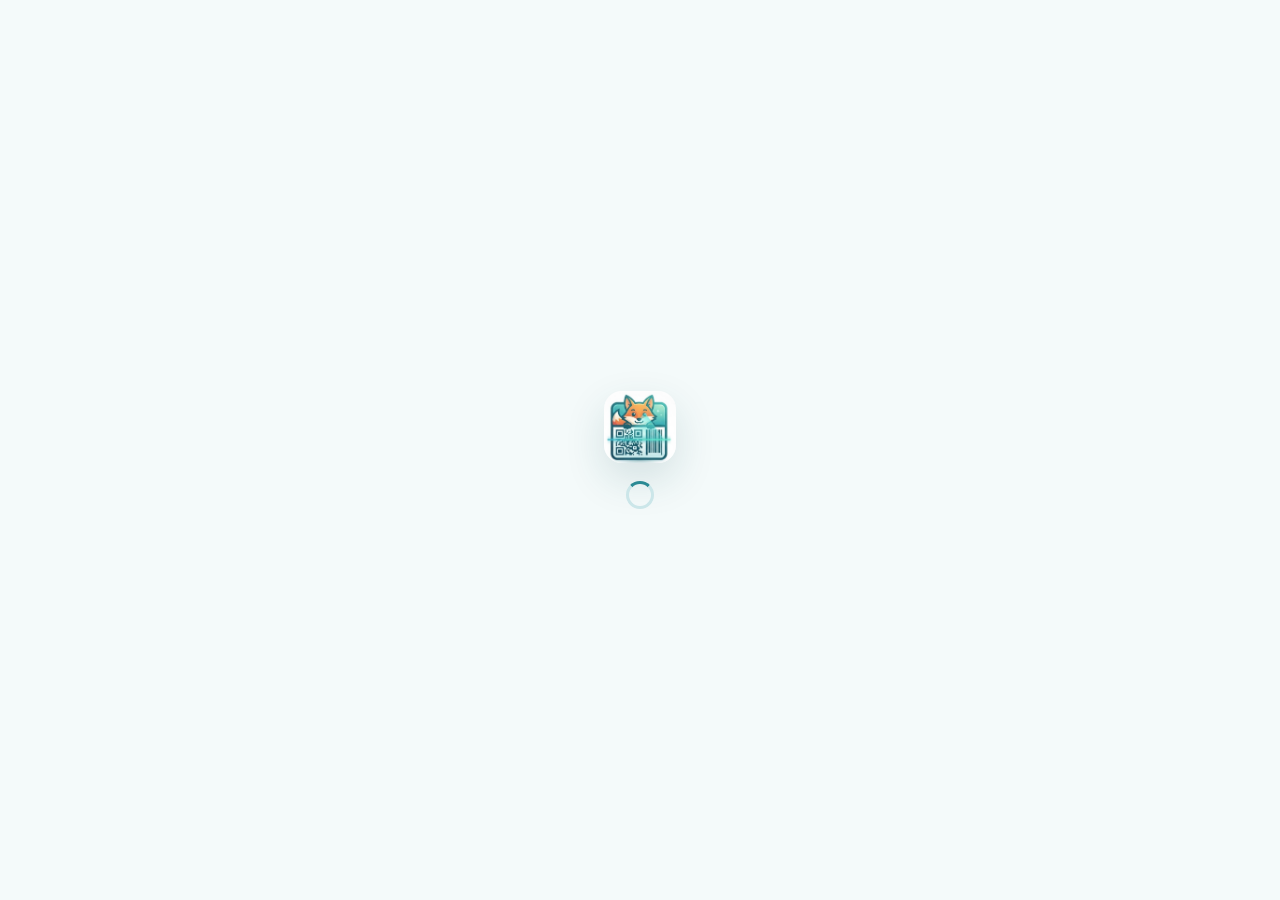
==== index.html @ c1bf08ae "polish(preloader): enforce 2500ms minimum visible time - Preloader stays on screen for at least 2.5s" ====
<!DOCTYPE html>
<html lang="en">

<head>
  <meta charset="UTF-8">
  <meta name="viewport" content="width=device-width, initial-scale=1.0">
  <title>PeekABooCode | Clean</title>
  <meta name="description"
    content="Clean links, scan codes, check for threats, test your camera. Privacy-first, no backend.">
  <link rel="icon" type="image/png" href="assets/PeakABooCode.jpg" sizes="32x32">

  <script>
    (function () {
      try {
        var stored = localStorage.getItem('theme') || 'system';
        var theme = stored === 'system'
          ? (window.matchMedia('(prefers-color-scheme: dark)').matches ? 'dark' : 'light')
          : stored;
        document.documentElement.setAttribute('data-theme', theme);
      } catch (e) {
        document.documentElement.setAttribute('data-theme', 'light');
      }
    })();
  </script>

  <link rel="stylesheet" href="css/theme.css">
  <link rel="stylesheet" href="css/layout.css">
  <link rel="stylesheet" href="css/components.css">
</head>

<body>

  <div id="preloader" class="preloader" aria-hidden="true">
    <div class="preloader-inner">
      <img src="assets/PeakABooCode.jpg" alt="" class="preloader-logo" width="72" height="72">
      <div class="preloader-spinner"></div>
    </div>
  </div>

  <a class="skip-link" href="#main">Skip to content</a>

  <header class="site-header">
    <div class="header-inner">
      <div class="hero">
        <a class="brand" href="#clean" aria-label="PeekABooCode home">
          <img src="assets/PeakABooCode.jpg" alt="" class="brand-logo" width="48" height="48">
          <span class="brand-name">PeekABooCode</span>
        </a>
        <p class="hero-sub">Clean links, scan codes, check for threats, test your camera. Privacy-first, no backend.</p>
      </div>

      <nav class="tab-nav" aria-label="Primary">
        <a href="#clean" data-tab-link="clean" class="tab-link is-active" aria-current="page">Clean</a>
        <a href="#test" data-tab-link="test" class="tab-link">Test</a>
        <a href="#help" data-tab-link="help" class="tab-link">Help</a>
        <a href="#settings" data-tab-link="settings" class="tab-link">Settings</a>
      </nav>

      <button class="theme-toggle" data-theme-toggle type="button" aria-label="Theme: system. Click to change.">
        <span class="theme-icon" data-theme-icon="system" aria-hidden="true"></span>
        <span class="theme-label" data-theme-label>System</span>
      </button>

      <button class="menu-toggle" data-menu-toggle type="button" aria-label="Open menu" aria-expanded="false"
        aria-controls="mobile-menu">
        <span class="menu-bar" aria-hidden="true"></span>
        <span class="menu-bar" aria-hidden="true"></span>
        <span class="menu-bar" aria-hidden="true"></span>
      </button>
    </div>

    <nav id="mobile-menu" class="mobile-menu" data-mobile-menu hidden aria-label="Mobile primary">
      <a href="#clean" data-tab-link="clean" class="tab-link is-active" aria-current="page">Clean</a>
      <a href="#test" data-tab-link="test" class="tab-link">Test</a>
      <a href="#help" data-tab-link="help" class="tab-link">Help</a>
      <a href="#settings" data-tab-link="settings" class="tab-link">Settings</a>

      <button class="theme-toggle mobile-theme-toggle" data-theme-toggle type="button"
        aria-label="Theme: system. Click to change.">
        <span class="theme-icon" data-theme-icon="system" aria-hidden="true"></span>
        <span class="theme-label" data-theme-label>System</span>
      </button>
    </nav>
  </header>

  <main id="main" class="site-main">

    <!-- ===== Clean tab ===== -->
    <section class="tab-panel" data-tab-panel="clean" data-clean-drop aria-labelledby="tab-clean-heading">
      <h1 id="tab-clean-heading" class="panel-title"><span class="step-badge" aria-hidden="true">1</span>Clean</h1>
      <p class="panel-lede">Paste a link or scan a code. We'll strip trackers and show you where it's from.</p>

      <form class="clean-form" data-clean-form autocomplete="off">
        <label for="clean-input" class="sr-only">Paste a link to clean</label>
        <input id="clean-input" type="text" class="clean-input" placeholder="https://example.com/page?utm_source=..."
          spellcheck="false" autocapitalize="off" autocorrect="off" data-clean-input disabled>
        <button type="submit" class="btn btn-primary" data-clean-submit>Clean</button>
      </form>

      <div class="scan-row">
        <div class="or-divider" aria-hidden="true"><span>or</span></div>
        <div class="scan-actions">
          <button type="button" class="scan-btn" data-scan-upload>
            <span class="scan-icon" aria-hidden="true">📁</span>
            <span>Upload image</span>
          </button>
          <button type="button" class="scan-btn" data-scan-camera>
            <span class="scan-icon" aria-hidden="true">📷</span>
            <span>Use camera</span>
          </button>
        </div>
        <p class="scan-hint">Or drop a QR / barcode image anywhere in this panel.</p>
        <input type="file" accept="image/*" hidden data-scan-input>
      </div>

      <div class="clean-result" data-clean-result hidden aria-live="polite"></div>
    </section>

    <!-- ===== Test tab ===== -->
    <section class="tab-panel" data-tab-panel="test" hidden aria-labelledby="tab-test-heading">
      <h1 id="tab-test-heading" class="panel-title"><span class="step-badge" aria-hidden="true">2</span>Test</h1>
      <p class="panel-lede">Check your camera, mic, and speaker before your next call.</p>
      <div class="placeholder-card">
        <p class="placeholder-label">Coming Day 7</p>
        <p>Camera preview, mic meter, speaker tone, device pickers.</p>
      </div>
    </section>

    <!-- ===== Help tab ===== -->
    <section class="tab-panel" data-tab-panel="help" hidden aria-labelledby="tab-help-heading">
      <h1 id="tab-help-heading" class="panel-title"><span class="step-badge" aria-hidden="true">3</span>Help</h1>
      <p class="panel-lede">Everything you need to know, in one place.</p>
      <div class="placeholder-card">
        <p class="placeholder-label">Coming Day 9</p>
        <p>Full documentation, QR vs barcode guide, phishing protection, Singlish glossary.</p>
      </div>
    </section>

    <!-- ===== Settings tab ===== -->
    <section class="tab-panel" data-tab-panel="settings" hidden aria-labelledby="tab-settings-heading">
      <h1 id="tab-settings-heading" class="panel-title"><span class="step-badge" aria-hidden="true">4</span>Settings
      </h1>
      <p class="panel-lede">Custom mapping, tracking params, import/export, theme.</p>
      <div class="placeholder-card">
        <p class="placeholder-label">Coming Day 8</p>
        <p>Custom app mapping, tracking params, import/export, resets.</p>
      </div>
    </section>
  </main>

  <footer class="site-footer">
    <div class="footer-inner">
      <p class="footer-made">Made with <span class="footer-heart" aria-label="love">♥</span> by
        <a href="https://amika-alankara-portfolio.vercel.app" target="_blank" rel="noopener">Amika Alankara</a>
      </p>
      <nav class="footer-social" aria-label="Creator links">
        <a href="https://github.com/Amika1118" target="_blank" rel="noopener">
          <svg viewBox="0 0 24 24" aria-hidden="true">
            <path
              d="M9 19c-5 1.5-5-2.5-7-3m14 6v-3.87a3.37 3.37 0 0 0-.94-2.61c3.14-.35 6.44-1.54 6.44-7A5.44 5.44 0 0 0 20 4.77 5.07 5.07 0 0 0 19.91 1S18.73.65 16 2.48a13.38 13.38 0 0 0-7 0C6.27.65 5.09 1 5.09 1A5.07 5.07 0 0 0 5 4.77a5.44 5.44 0 0 0-1.5 3.78c0 5.42 3.3 6.61 6.44 7A3.37 3.37 0 0 0 9 18.13V22" />
          </svg>GitHub</a>
        <a href="https://www.linkedin.com/in/amika-ranmeth" target="_blank" rel="noopener">
          <svg viewBox="0 0 24 24" aria-hidden="true">
            <path d="M16 8a6 6 0 0 1 6 6v7h-4v-7a2 2 0 0 0-2-2 2 2 0 0 0-2 2v7h-4v-7a6 6 0 0 1 6-6z" />
            <rect x="2" y="9" width="4" height="12" />
            <circle cx="4" cy="4" r="2" />
          </svg>LinkedIn</a>
        <a href="https://amika-alankara-portfolio.vercel.app" target="_blank" rel="noopener">
          <svg viewBox="0 0 24 24" aria-hidden="true">
            <circle cx="12" cy="12" r="10" />
            <line x1="2" y1="12" x2="22" y2="12" />
            <path d="M12 2a15.3 15.3 0 0 1 4 10 15.3 15.3 0 0 1-4 10 15.3 15.3 0 0 1-4-10 15.3 15.3 0 0 1 4-10z" />
          </svg>Portfolio</a>
      </nav>
      <p class="footer-tagline">PeekABooCode · HTML · CSS · Vanilla JavaScript</p>
      <nav class="footer-nav" aria-label="Secondary">
        <a href="privacy.html">Privacy</a>
        <span class="footer-sep" aria-hidden="true">·</span>
        <span class="footer-version">v0.1.0</span>
      </nav>
    </div>
  </footer>

  <script src="js/theme.js"></script>
  <script src="js/tabs.js"></script>
  <script src="js/menu.js"></script>
  <script src="js/icons.js"></script>
  <script src="js/link-cleaner.js"></script>
  <script src="js/scan.js"></script>
  <script src="js/threat-checker.js"></script>
  <script src="js/generate-code.js"></script>
  <script src="js/preloader.js"></script>
  <script src="js/app.js"></script>
</body>

</html>
---- css/theme.css ----
/* ============================================
   theme.css - PeekABooCode tokens + base
   Design language: PixFold layout, PeekABooCode logo colors (teal + orange)
   ============================================ */

/* --- Light theme --- */
:root,
[data-theme="light"] {
    color-scheme: light;

    --bg: #F4FAFA;
    --bg-elevated: #FFFFFF;
    --bg-subtle: #E6F4F5;
    --bg-hover: #D6ECEE;
    --card-bg: linear-gradient(135deg, #FFFFFF 0%, #F3FAFA 100%);
    --glow: rgba(87, 211, 213, 0.18);

    --text: #164B54;
    --text-muted: #4A7A82;
    --text-faint: #7FA6AC;

    --border: #CBE6E9;
    --border-strong: #A3D0D6;

    /* Logo teal */
    --accent: #2A8A94;
    --accent-hover: #21727B;
    --accent-soft: #E0F2F4;
    --accent-line: rgba(42, 138, 148, 0.35);
    --accent-text: #FFFFFF;
    /* Logo orange (fox) */
    --accent-2: #E8793F;
    --btn-gradient: linear-gradient(135deg, #2A8A94 0%, #3FB0B5 100%);
    --btn-shadow: rgba(42, 138, 148, 0.30);
    --title-gradient: linear-gradient(90deg, #2A8A94 0%, #2A8A94 45%, #E8793F 100%);

    --brand-orange: #E8793F;
    --brand-orange-hover: #D66A32;
    --brand-orange-soft: #FDEEE4;

    --success: #1A8A4A;
    --success-soft: #E2F5EA;
    --warning: #E8793F;
    --warning-soft: #FDEEE4;
    --danger: #D1332E;
    --danger-soft: #FDEAEA;
    --neutral-soft: #E6F4F5;
    --heart: #EF4444;

    --shadow-sm: 0 1px 2px rgba(22, 75, 84, 0.06);
    --shadow-md: 0 4px 14px rgba(22, 75, 84, 0.08);
    --shadow-lg: 0 16px 40px rgba(22, 75, 84, 0.14);

    --radius-sm: 10px;
    --radius-md: 14px;
    --radius-lg: 20px;

    --font-sans: Inter, -apple-system, BlinkMacSystemFont, "Segoe UI", Roboto,
        "Helvetica Neue", Arial, sans-serif;
    --font-mono: ui-monospace, SFMono-Regular, "SF Mono", Menlo, Consolas,
        monospace;

    --header-height: 64px;
    --content-max: 920px;
}

/* --- Dark theme --- */
[data-theme="dark"] {
    color-scheme: dark;

    --bg: #0A1B1F;
    --bg-elevated: #10292F;
    --bg-subtle: #15343B;
    --bg-hover: #1C434B;
    --card-bg: linear-gradient(135deg, #12303A 0%, #0D2227 100%);
    --glow: rgba(87, 211, 213, 0.13);

    --text: #E6F6F7;
    --text-muted: #9FC3C8;
    --text-faint: #64919A;

    --border: #1F444C;
    --border-strong: #2F5C65;

    --accent: #5CC8C8;
    --accent-hover: #7FD9D9;
    --accent-soft: #14363D;
    --accent-line: rgba(92, 200, 200, 0.35);
    --accent-text: #0A1B1F;
    --accent-2: #F08A55;
    --btn-gradient: linear-gradient(135deg, #2A8A94 0%, #3FB0B5 100%);
    --btn-shadow: rgba(63, 176, 181, 0.28);
    --title-gradient: linear-gradient(90deg, #5CC8C8 0%, #5CC8C8 45%, #F08A55 100%);

    --brand-orange: #F08A55;
    --brand-orange-hover: #F5A175;
    --brand-orange-soft: #3A261C;

    --success: #3ECF7A;
    --success-soft: #16301F;
    --warning: #F08A55;
    --warning-soft: #3A261C;
    --danger: #FF6B66;
    --danger-soft: #3A1A19;
    --neutral-soft: #15343B;
    --heart: #EF4444;

    --shadow-sm: 0 1px 2px rgba(0, 0, 0, 0.35);
    --shadow-md: 0 6px 18px rgba(0, 0, 0, 0.45);
    --shadow-lg: 0 18px 48px rgba(0, 0, 0, 0.55);
}

/* --- Reset --- */
*,
*::before,
*::after {
    box-sizing: border-box;
}

html {
    -webkit-text-size-adjust: 100%;
    text-size-adjust: 100%;
}

body {
    margin: 0;
    padding: 0;
    background: var(--bg);
    background-image: radial-gradient(60% 380px at 50% 0%, var(--glow), transparent 70%);
    background-repeat: no-repeat;
    color: var(--text);
    font-family: var(--font-sans);
    font-size: 16px;
    line-height: 1.55;
    -webkit-font-smoothing: antialiased;
    -moz-osx-font-smoothing: grayscale;
    min-height: 100vh;
    min-height: 100dvh;
    display: flex;
    flex-direction: column;
}

@media (prefers-reduced-motion: no-preference) {

    body,
    .site-header,
    .site-footer,
    .tab-link,
    .theme-toggle,
    .tab-panel {
        transition: background-color 200ms ease, color 200ms ease,
            border-color 200ms ease;
    }
}

/* --- Typography --- */
h1,
h2,
h3,
h4 {
    line-height: 1.25;
    margin: 0 0 0.5em;
    font-weight: 700;
    letter-spacing: -0.01em;
}

h1 { font-size: 1.75rem; }
h2 { font-size: 1.375rem; }
h3 { font-size: 1.125rem; }

p {
    margin: 0 0 1em;
}

a {
    color: var(--accent);
    text-decoration: none;
}

a:hover {
    text-decoration: underline;
}

code,
pre,
.mono {
    font-family: var(--font-mono);
    font-size: 0.9em;
}

/* --- Focus ring --- */
:focus-visible {
    outline: 2px solid var(--accent);
    outline-offset: 2px;
    border-radius: var(--radius-sm);
}

button {
    font: inherit;
    color: inherit;
    background: none;
    border: none;
    cursor: pointer;
}

::selection {
    background: var(--accent-2);
    color: #FFFFFF;
}

/* --- Screen-reader only --- */
.sr-only {
    position: absolute;
    width: 1px;
    height: 1px;
    padding: 0;
    margin: -1px;
    overflow: hidden;
    clip: rect(0, 0, 0, 0);
    white-space: nowrap;
    border: 0;
}
---- css/layout.css ----
/* ============================================
   layout.css - page structure (PixFold style)
   Centered hero, segmented tabs, card panels,
   centered footer with divider.
   ============================================ */

/* --- Skip link --- */
.skip-link {
    position: absolute;
    top: -100px;
    left: 8px;
    z-index: 100;
    padding: 8px 14px;
    background: var(--accent);
    color: var(--accent-text);
    border-radius: var(--radius-sm);
    font-weight: 500;
}

.skip-link:focus {
    top: 8px;
}

/* --- Header / hero --- */
.site-header {
    position: relative;
    z-index: 20;
    background: transparent;
}

.header-inner {
    max-width: var(--content-max);
    margin: 0 auto;
    padding: 44px 20px 0;
    display: flex;
    flex-direction: column;
    align-items: stretch;
    gap: 28px;
}

.hero {
    display: flex;
    flex-direction: column;
    align-items: center;
    text-align: center;
    gap: 14px;
}

.status-pill {
    display: inline-flex;
    align-items: center;
    gap: 10px;
    margin: 0;
    padding: 9px 18px;
    border: 1px solid var(--accent-line);
    border-radius: 999px;
    background: var(--accent-soft);
    color: var(--accent);
    font-size: 0.8125rem;
    font-weight: 600;
}

.status-dot {
    width: 8px;
    height: 8px;
    border-radius: 50%;
    background: var(--success);
    box-shadow: 0 0 0 3px var(--success-soft);
}

.brand {
    display: inline-flex;
    align-items: center;
    gap: 12px;
    color: var(--text);
    text-decoration: none;
}

.brand:hover {
    text-decoration: none;
}

.brand-logo {
    display: block;
    width: 48px;
    height: 48px;
    object-fit: cover;
    border-radius: 12px;
    box-shadow: var(--shadow-md);
}

.brand-name {
    font-size: 2.5rem;
    font-weight: 800;
    letter-spacing: -0.02em;
    line-height: 1.1;
    background: var(--title-gradient);
    -webkit-background-clip: text;
    background-clip: text;
    -webkit-text-fill-color: transparent;
    color: transparent;
}

.hero-sub {
    margin: 0;
    max-width: 62ch;
    color: var(--text-muted);
    font-size: 1rem;
}

/* --- Segmented tab navigation --- */
.tab-nav {
    display: grid;
    grid-template-columns: repeat(4, 1fr);
    gap: 8px;
    padding: 8px;
    background: var(--bg-elevated);
    border: 1px solid var(--border);
    border-radius: var(--radius-lg);
}

.tab-link {
    display: block;
    padding: 13px 10px;
    border: 1px solid transparent;
    border-radius: var(--radius-md);
    color: var(--text);
    font-weight: 600;
    font-size: 0.9375rem;
    text-align: center;
    text-decoration: none;
    white-space: nowrap;
}

.tab-link:hover {
    background: var(--bg-hover);
    text-decoration: none;
}

.tab-link.is-active {
    background: var(--accent-soft);
    border-color: var(--accent-line);
    color: var(--accent);
}

/* --- Theme toggle: round, fixed top-right --- */
.theme-toggle {
    display: inline-flex;
    align-items: center;
    justify-content: center;
    gap: 6px;
    width: 48px;
    height: 48px;
    padding: 0;
    border: 1px solid var(--border);
    border-radius: 50%;
    background: var(--bg-elevated);
    color: var(--text);
    box-shadow: var(--shadow-sm);
}

.theme-toggle:hover {
    background: var(--bg-hover);
}

.header-inner>.theme-toggle {
    position: fixed;
    top: 20px;
    right: 24px;
    z-index: 30;
}

.theme-label {
    display: none;
}

.theme-icon {
    display: block;
    width: 18px;
    height: 18px;
    flex: 0 0 auto;
    background-color: currentColor;
    -webkit-mask-repeat: no-repeat;
    -webkit-mask-position: center;
    -webkit-mask-size: contain;
    mask-repeat: no-repeat;
    mask-position: center;
    mask-size: contain;
}

.theme-icon[data-theme-icon="light"] {
    -webkit-mask-image: url("../assets/icons/sun.svg");
    mask-image: url("../assets/icons/sun.svg");
}

.theme-icon[data-theme-icon="dark"] {
    -webkit-mask-image: url("../assets/icons/moon.svg");
    mask-image: url("../assets/icons/moon.svg");
}

.theme-icon[data-theme-icon="system"] {
    -webkit-mask-image: url("../assets/icons/monitor.svg");
    mask-image: url("../assets/icons/monitor.svg");
}

/* --- Hamburger + mobile menu: not used in this layout ---
   (the segmented tabs fit on every screen size; markup and
   menu.js are left in place untouched) */
.menu-toggle,
.mobile-menu {
    display: none !important;
}

/* --- Main --- */
.site-main {
    flex: 1;
    width: 100%;
    max-width: var(--content-max);
    margin: 0 auto;
    padding: 20px 20px 40px;
}

/* --- Panel = card --- */
.tab-panel {
    padding: 30px;
    background: var(--card-bg);
    border: 1px solid var(--border);
    border-radius: var(--radius-lg);
    box-shadow: var(--shadow-md);
}

.tab-panel[hidden] {
    display: none;
}

.panel-title {
    display: flex;
    align-items: center;
    gap: 12px;
    margin-bottom: 8px;
    font-size: 1.125rem;
    font-weight: 700;
}

.step-badge {
    display: inline-flex;
    align-items: center;
    justify-content: center;
    min-width: 26px;
    height: 26px;
    padding: 0 6px;
    border-radius: 7px;
    background: var(--accent-soft);
    color: var(--accent);
    font-size: 0.8125rem;
    font-weight: 700;
}

.panel-lede {
    color: var(--text-muted);
    font-size: 0.9375rem;
    margin-bottom: 24px;
    max-width: 60ch;
}

/* --- Placeholder cards (dashed drop-zone look) --- */
.placeholder-card {
    padding: 44px 24px;
    background: var(--bg-subtle);
    border: 1px dashed var(--border-strong);
    border-radius: var(--radius-md);
    color: var(--text-muted);
    text-align: center;
}

.placeholder-label {
    display: inline-block;
    font-size: 0.75rem;
    font-weight: 700;
    text-transform: uppercase;
    letter-spacing: 0.08em;
    color: var(--accent);
    margin-bottom: 8px;
}

.placeholder-card p:last-child {
    margin-bottom: 0;
}

/* --- Footer --- */
.site-footer {
    padding: 0 20px;
    background: transparent;
}

.footer-inner {
    max-width: var(--content-max);
    margin: 0 auto;
    padding: 32px 0 44px;
    border-top: 1px solid var(--border);
    display: flex;
    flex-direction: column;
    align-items: center;
    gap: 14px;
    text-align: center;
    font-size: 0.875rem;
    color: var(--text-muted);
}

.footer-made {
    margin: 0;
    font-size: 0.9375rem;
    color: var(--text-muted);
}

.footer-made a {
    color: var(--text);
    font-weight: 700;
    text-decoration: underline;
    text-underline-offset: 3px;
}

.footer-made a:hover {
    color: var(--accent);
}

.footer-heart {
    color: var(--heart);
}

.footer-social {
    display: flex;
    align-items: center;
    justify-content: center;
    flex-wrap: wrap;
    gap: 26px;
}

.footer-social a {
    display: inline-flex;
    align-items: center;
    gap: 7px;
    color: var(--text-muted);
    font-size: 0.9375rem;
    font-weight: 600;
    text-decoration: none;
}

.footer-social a:hover {
    color: var(--accent);
}

.footer-social svg {
    width: 16px;
    height: 16px;
    fill: none;
    stroke: currentColor;
    stroke-width: 2;
    stroke-linecap: round;
    stroke-linejoin: round;
}

.footer-tagline {
    margin: 0;
    font-size: 0.75rem;
    color: var(--text-faint);
}

.footer-nav {
    display: flex;
    align-items: center;
    gap: 8px;
    font-size: 0.75rem;
}

.footer-nav a {
    color: var(--text-faint);
}

.footer-nav a:hover {
    color: var(--accent);
}

.footer-sep {
    color: var(--text-faint);
}

.footer-version {
    color: var(--text-faint);
    font-family: var(--font-mono);
}

/* --- Responsive --- */
@media (max-width: 719px) {
    .header-inner {
        padding: 72px 14px 0;
        gap: 22px;
    }

    .header-inner>.theme-toggle {
        top: 12px;
        right: 14px;
        width: 42px;
        height: 42px;
    }

    .brand-logo {
        width: 40px;
        height: 40px;
    }

    .brand-name {
        font-size: 1.875rem;
    }

    .status-pill {
        font-size: 0.75rem;
        padding: 8px 14px;
        text-align: left;
    }

    .tab-nav {
        gap: 4px;
        padding: 6px;
    }

    .tab-link {
        padding: 11px 4px;
        font-size: 0.8125rem;
    }

    .site-main {
        padding: 16px 14px 32px;
    }

    .tab-panel {
        padding: 20px;
    }

    .footer-social {
        gap: 18px;
    }
}
---- css/components.css ----
/* ============================================
   components.css - buttons, forms, cards, badges
   ============================================ */

/* --- Buttons --- */
.btn {
    display: inline-flex;
    align-items: center;
    justify-content: center;
    gap: 8px;
    padding: 13px 20px;
    border-radius: var(--radius-md);
    font-size: 0.9375rem;
    font-weight: 600;
    line-height: 1.2;
    text-decoration: none;
    cursor: pointer;
    border: 1px solid transparent;
    transition: background-color 150ms ease, border-color 150ms ease,
        color 150ms ease, filter 150ms ease, transform 150ms ease;
    white-space: nowrap;
}

.btn:hover {
    text-decoration: none;
}

.btn:disabled {
    opacity: 0.55;
    cursor: not-allowed;
}

.btn-primary {
    background: var(--btn-gradient);
    color: #FFFFFF;
    border-color: transparent;
    box-shadow: 0 6px 18px var(--btn-shadow);
}

.btn-primary:hover:not(:disabled) {
    filter: brightness(1.08);
    transform: translateY(-1px);
}

.btn-secondary {
    background: var(--bg-subtle);
    color: var(--text);
    border-color: var(--border);
}

.btn-secondary:hover:not(:disabled) {
    background: var(--bg-hover);
    border-color: var(--border-strong);
}

.btn-ghost {
    background: transparent;
    color: var(--text-muted);
}

.btn-ghost:hover:not(:disabled) {
    background: var(--bg-hover);
    color: var(--text);
}

.btn-danger {
    background: transparent;
    color: var(--danger);
    border-color: var(--border);
}

.btn-danger:hover:not(:disabled) {
    background: var(--danger-soft);
    border-color: var(--danger);
}

.btn-sm {
    padding: 8px 14px;
    font-size: 0.8125rem;
    border-radius: var(--radius-sm);
}

/* --- Clean form --- */
.clean-form {
    display: flex;
    gap: 12px;
}

.clean-input {
    flex: 1;
    min-width: 0;
    padding: 14px 16px;
    background: var(--bg-subtle);
    color: var(--text);
    border: 1px solid var(--border);
    border-radius: var(--radius-md);
    font: inherit;
    font-size: 1rem;
    transition: border-color 150ms ease, box-shadow 150ms ease;
}

.clean-input::placeholder {
    color: var(--text-faint);
}

.clean-input:focus {
    outline: none;
    border-color: var(--accent);
    box-shadow: 0 0 0 3px var(--accent-soft);
}

.clean-input:disabled {
    opacity: 0.6;
    cursor: not-allowed;
}

.clean-result {
    margin-top: 22px;
}

/* --- Clean result card --- */
.clean-card {
    padding: 22px;
    background: var(--bg-subtle);
    border: 1px solid var(--border);
    border-radius: var(--radius-md);
}

.clean-card-head {
    margin-bottom: 4px;
}

.clean-source {
    display: flex;
    align-items: center;
    gap: 12px;
}

.clean-source-text {
    display: flex;
    flex-direction: column;
    line-height: 1.3;
}

.clean-source-label {
    font-size: 0.6875rem;
    font-weight: 700;
    text-transform: uppercase;
    letter-spacing: 0.08em;
    color: var(--text-faint);
}

.clean-source-name {
    font-size: 1.0625rem;
    font-weight: 700;
}

/* --- App icons: logo / emoji / letter --- */
.app-icon {
    display: inline-flex;
    align-items: center;
    justify-content: center;
    width: 42px;
    height: 42px;
    flex: 0 0 auto;
    border-radius: 12px;
    background: var(--bg-elevated);
    border: 1px solid var(--border);
    font-size: 1.25rem;
    position: relative;
}

.app-icon img {
    display: block;
    width: 24px;
    height: 24px;
    object-fit: contain;
}

.app-icon-logo {
    background: var(--bg);
}

.app-icon-logo-missing::after {
    content: attr(data-letter);
    position: absolute;
    inset: 0;
    display: flex;
    align-items: center;
    justify-content: center;
    font-weight: 700;
    font-size: 1.125rem;
    color: var(--accent);
}

.app-icon-emoji {
    background: var(--bg-elevated);
}

.app-icon-letter {
    border-color: transparent;
    color: #FFFFFF;
    font-weight: 700;
    font-size: 1.125rem;
}

/* --- Clean blocks --- */
.clean-block {
    margin-top: 20px;
}

.clean-block-title {
    margin: 0 0 8px;
    font-size: 0.75rem;
    font-weight: 700;
    text-transform: uppercase;
    letter-spacing: 0.08em;
    color: var(--text-muted);
}

.clean-url-row {
    display: flex;
    align-items: center;
    gap: 10px;
}

.clean-url {
    flex: 1;
    min-width: 0;
    padding: 11px 14px;
    background: var(--bg);
    border: 1px solid var(--border);
    border-radius: var(--radius-sm);
    font-size: 0.8125rem;
    word-break: break-all;
}

.clean-removed-list {
    display: flex;
    flex-wrap: wrap;
    gap: 8px;
    margin: 0;
    padding: 0;
    list-style: none;
}

.clean-removed-list code {
    display: inline-block;
    padding: 4px 11px;
    border-radius: 999px;
    background: var(--accent-soft);
    color: var(--accent);
    font-size: 0.8125rem;
    font-weight: 600;
}

.clean-none,
.clean-note {
    margin: 0 0 6px;
    color: var(--text-muted);
    font-size: 0.875rem;
}

.clean-note-warn {
    color: var(--warning);
}

.clean-error {
    display: flex;
    align-items: center;
    gap: 10px;
    padding: 13px 16px;
    background: var(--danger-soft);
    color: var(--danger);
    border: 1px solid var(--danger);
    border-radius: var(--radius-md);
    font-size: 0.9375rem;
    font-weight: 500;
}

/* --- Cards --- */
.card {
    padding: 22px;
    background: var(--bg-elevated);
    border: 1px solid var(--border);
    border-radius: var(--radius-md);
}

.card-title {
    margin: 0 0 6px;
    font-size: 1rem;
    font-weight: 700;
}

.card-body {
    margin: 0;
    color: var(--text-muted);
    font-size: 0.9375rem;
}

/* --- Badges / verdicts --- */
.badge {
    display: inline-flex;
    align-items: center;
    gap: 4px;
    padding: 4px 11px;
    border-radius: 999px;
    font-size: 0.8125rem;
    font-weight: 600;
    line-height: 1.2;
}

.badge-success {
    background: var(--success-soft);
    color: var(--success);
}

.badge-warning {
    background: var(--warning-soft);
    color: var(--warning);
}

.badge-danger {
    background: var(--danger-soft);
    color: var(--danger);
}

.badge-neutral {
    background: var(--neutral-soft);
    color: var(--text-muted);
}

/* --- Action spinner (inline) --- */
.spinner {
    display: inline-block;
    width: 16px;
    height: 16px;
    border: 2px solid currentColor;
    border-right-color: transparent;
    border-radius: 50%;
    animation: spinner-rotate 700ms linear infinite;
}

.spinner-sm {
    width: 12px;
    height: 12px;
    border-width: 1.5px;
}

.spinner-lg {
    width: 28px;
    height: 28px;
    border-width: 3px;
}

@keyframes spinner-rotate {
    to {
        transform: rotate(360deg);
    }
}

@media (prefers-reduced-motion: reduce) {
    .spinner {
        animation-duration: 1400ms;
    }

    .btn-primary:hover:not(:disabled) {
        transform: none;
    }
}

/* --- Preloader --- */
.preloader {
    position: fixed;
    inset: 0;
    z-index: 1000;
    display: flex;
    align-items: center;
    justify-content: center;
    background: var(--bg);
    opacity: 1;
    visibility: visible;
    transition: opacity 250ms ease, visibility 250ms ease;
}

.preloader.is-hidden {
    opacity: 0;
    visibility: hidden;
    pointer-events: none;
}

.preloader-inner {
    display: flex;
    flex-direction: column;
    align-items: center;
    gap: 18px;
}

.preloader-logo {
    display: block;
    border-radius: 18px;
    object-fit: cover;
    box-shadow: var(--shadow-lg);
}

.preloader-spinner {
    width: 28px;
    height: 28px;
    border: 3px solid var(--border);
    border-top-color: var(--accent);
    border-radius: 50%;
    animation: spinner-rotate 800ms linear infinite;
}

@media (prefers-reduced-motion: reduce) {
    .preloader {
        transition: none;
    }

    .preloader-spinner {
        animation-duration: 1600ms;
    }
}

/* ============================================
   Scan UI - upload, camera, preview cards
   ============================================ */

.scan-row {
    margin-top: 22px;
}

.or-divider {
    display: flex;
    align-items: center;
    gap: 12px;
    margin: 0 0 18px;
    color: var(--text-faint);
    font-size: 0.75rem;
    font-weight: 700;
    text-transform: uppercase;
    letter-spacing: 0.1em;
}

.or-divider::before,
.or-divider::after {
    content: "";
    flex: 1;
    height: 1px;
    background: var(--border);
}

.scan-actions {
    display: flex;
    gap: 12px;
    flex-wrap: wrap;
}

.scan-btn {
    display: inline-flex;
    align-items: center;
    justify-content: center;
    gap: 10px;
    flex: 1 1 180px;
    padding: 16px 18px;
    background: var(--bg-subtle);
    border: 1px solid var(--border);
    border-radius: var(--radius-md);
    color: var(--text);
    font-size: 0.9375rem;
    font-weight: 600;
    cursor: pointer;
    transition: background-color 150ms ease, border-color 150ms ease;
}

.scan-btn:hover {
    background: var(--bg-hover);
    border-color: var(--border-strong);
}

.scan-btn:focus-visible {
    outline: 2px solid var(--accent);
    outline-offset: 2px;
}

.scan-icon {
    font-size: 1.25rem;
    line-height: 1;
}

.scan-hint {
    margin: 12px 0 0;
    color: var(--text-faint);
    font-size: 0.8125rem;
}

.tab-panel.is-dragover {
    border-color: var(--accent);
    box-shadow: 0 0 0 3px var(--accent-soft), var(--shadow-md);
}

.scan-loading {
    display: flex;
    align-items: center;
    gap: 10px;
    padding: 16px 18px;
    background: var(--bg-subtle);
    border: 1px solid var(--border);
    border-radius: var(--radius-md);
    color: var(--text-muted);
    font-size: 0.9375rem;
}

.scan-consent {
    display: flex;
    flex-direction: column;
    gap: 14px;
    padding: 20px;
    background: var(--bg-subtle);
    border: 1px solid var(--border);
    border-radius: var(--radius-md);
}

.scan-consent-icon {
    font-size: 1.75rem;
    line-height: 1;
}

.scan-consent-text h3 {
    margin: 0 0 4px;
    font-size: 1rem;
    font-weight: 700;
}

.scan-consent-text p {
    margin: 0;
    color: var(--text-muted);
    font-size: 0.875rem;
}

.scan-consent-actions {
    display: flex;
    gap: 10px;
    flex-wrap: wrap;
}

.scan-camera {
    display: flex;
    flex-direction: column;
    gap: 12px;
}

.scan-video-wrap {
    position: relative;
    width: 100%;
    aspect-ratio: 4 / 3;
    overflow: hidden;
    background: #000;
    border-radius: var(--radius-md);
}

.scan-video-wrap video {
    width: 100%;
    height: 100%;
    object-fit: cover;
    display: block;
}

.scan-overlay {
    position: absolute;
    inset: 0;
    display: flex;
    flex-direction: column;
    align-items: center;
    justify-content: center;
    gap: 10px;
    background: rgba(0, 0, 0, 0.55);
    color: #FFFFFF;
    font-size: 0.875rem;
}

.scan-overlay[hidden] {
    display: none;
}

.scan-camera-actions {
    display: flex;
    justify-content: flex-end;
}

.scan-card {
    padding: 22px;
    background: var(--bg-subtle);
    border: 1px solid var(--border);
    border-radius: var(--radius-md);
}

.scan-card-head {
    display: flex;
    align-items: center;
    gap: 10px;
    margin-bottom: 16px;
    flex-wrap: wrap;
}

.scan-format {
    display: inline-flex;
    align-items: center;
    padding: 5px 12px;
    border-radius: 999px;
    background: var(--accent-soft);
    color: var(--accent);
    font-size: 0.75rem;
    font-weight: 700;
    letter-spacing: 0.04em;
}

.scan-badge {
    display: inline-flex;
    align-items: center;
    padding: 5px 12px;
    border-radius: 999px;
    background: var(--success-soft);
    color: var(--success);
    font-size: 0.75rem;
    font-weight: 700;
    letter-spacing: 0.04em;
}

.scan-badge-neutral {
    background: var(--neutral-soft);
    color: var(--text-muted);
}

.scan-block {
    margin-bottom: 16px;
}

.scan-block:last-of-type {
    margin-bottom: 20px;
}

.scan-block-title {
    margin: 0 0 8px;
    font-size: 0.75rem;
    font-weight: 700;
    text-transform: uppercase;
    letter-spacing: 0.08em;
    color: var(--text-muted);
}

.scan-value {
    display: block;
    padding: 12px 14px;
    background: var(--bg);
    border: 1px solid var(--border);
    border-radius: var(--radius-sm);
    font-family: var(--font-mono);
    font-size: 0.875rem;
    word-break: break-all;
    color: var(--text);
}

.scan-value-wrap {
    white-space: pre-wrap;
}

.scan-source-block {
    display: flex;
    align-items: center;
    gap: 12px;
}

.scan-source-text {
    display: flex;
    flex-direction: column;
    line-height: 1.3;
}

.scan-source-label {
    font-size: 0.6875rem;
    font-weight: 700;
    text-transform: uppercase;
    letter-spacing: 0.08em;
    color: var(--text-faint);
}

.scan-source-name {
    font-size: 1rem;
    font-weight: 700;
}

.scan-note {
    margin: 0 0 16px;
    color: var(--text-muted);
    font-size: 0.875rem;
}

.scan-actions-row {
    display: flex;
    gap: 10px;
    flex-wrap: wrap;
}

/* ============================================
   Threat verdict banner + online check
   ============================================ */

.clean-verdict {
    margin-top: 20px;
    padding: 16px 18px;
    border-radius: var(--radius-md);
    border: 1px solid var(--border);
    background: var(--bg);
}

.clean-verdict-clean {
    border-color: var(--success);
    background: var(--success-soft);
}

.clean-verdict-caution {
    border-color: var(--warning);
    background: var(--warning-soft);
}

.clean-verdict-suspicious {
    border-color: var(--danger);
    background: var(--danger-soft);
}

.clean-verdict-unknown {
    border-color: var(--border-strong);
    background: var(--neutral-soft);
}

.clean-verdict-head {
    display: flex;
    align-items: center;
    gap: 12px;
}

.clean-verdict-icon {
    font-size: 1.5rem;
    line-height: 1;
    flex-shrink: 0;
}

.clean-verdict-text {
    display: flex;
    flex-direction: column;
    line-height: 1.3;
}

.clean-verdict-title {
    font-size: 0.9375rem;
    font-weight: 700;
}

.clean-verdict-subtitle {
    font-size: 0.8125rem;
    color: var(--text-muted);
    margin-top: 2px;
}

.clean-verdict-clean .clean-verdict-title {
    color: var(--success);
}

.clean-verdict-caution .clean-verdict-title {
    color: var(--warning);
}

.clean-verdict-suspicious .clean-verdict-title {
    color: var(--danger);
}

.clean-verdict-reasons {
    margin: 12px 0 0;
    padding-left: 20px;
    font-size: 0.875rem;
    color: var(--text-muted);
}

.clean-verdict-reason {
    margin: 4px 0;
}

.clean-verdict-reason-severe {
    color: var(--danger);
    font-weight: 600;
}

.clean-verdict-reason-moderate {
    color: var(--warning);
}

.clean-verdict-actions {
    margin-top: 14px;
    display: flex;
    flex-wrap: wrap;
    gap: 10px;
    align-items: center;
}

.clean-online-consent {
    display: flex;
    flex-direction: column;
    gap: 10px;
    width: 100%;
}

.clean-online-consent-text {
    margin: 0;
    font-size: 0.8125rem;
    color: var(--text-muted);
    line-height: 1.5;
}

.clean-online-consent-actions {
    display: flex;
    gap: 8px;
    flex-wrap: wrap;
}

.clean-online-loading {
    display: inline-flex;
    align-items: center;
    gap: 8px;
    color: var(--text-muted);
    font-size: 0.875rem;
}

.clean-online-result {
    margin-top: 12px;
    padding: 10px 14px;
    border-radius: var(--radius-sm);
    font-size: 0.875rem;
    line-height: 1.4;
}

.clean-online-result[hidden] {
    display: none;
}

.clean-online-clean {
    background: var(--success-soft);
    color: var(--success);
    border: 1px solid var(--success);
}

.clean-online-caution {
    background: var(--warning-soft);
    color: var(--warning);
    border: 1px solid var(--warning);
}

.clean-online-suspicious {
    background: var(--danger-soft);
    color: var(--danger);
    border: 1px solid var(--danger);
}

.clean-online-unknown {
    background: var(--neutral-soft);
    color: var(--text-muted);
    border: 1px solid var(--border);
}

/* --- Mobile --- */
@media (max-width: 560px) {
    .clean-form {
        flex-direction: column;
    }

    .clean-form .btn {
        width: 100%;
    }

    .clean-url-row {
        flex-direction: column;
        align-items: stretch;
    }

    .scan-actions {
        flex-direction: column;
    }

    .scan-btn {
        flex: 1 1 auto;
    }

    .scan-actions-row {
        flex-direction: column;
    }

    .scan-actions-row .btn {
        width: 100%;
    }

    .clean-verdict-actions .btn {
        width: 100%;
    }

    .clean-online-consent-actions .btn {
        width: 100%;
    }
}

/* ============================================
   Make Code modal
   ============================================ */

.clean-action-row {
    display: flex;
    gap: 8px;
    flex-wrap: wrap;
    margin-top: 10px;
}

.code-modal {
    position: fixed;
    inset: 0;
    z-index: 2000;
    display: flex;
    align-items: center;
    justify-content: center;
    padding: 20px;
}

.code-modal[hidden] {
    display: none;
}

.code-modal-backdrop {
    position: absolute;
    inset: 0;
    background: rgba(0, 0, 0, 0.5);
    backdrop-filter: blur(4px);
    -webkit-backdrop-filter: blur(4px);
}

.code-modal-dialog {
    position: relative;
    width: 100%;
    max-width: 440px;
    max-height: calc(100vh - 40px);
    max-height: calc(100dvh - 40px);
    overflow-y: auto;
    background: var(--bg-elevated);
    border: 1px solid var(--border);
    border-radius: var(--radius-lg);
    box-shadow: var(--shadow-lg);
    display: flex;
    flex-direction: column;
}

.code-modal-head {
    display: flex;
    align-items: center;
    justify-content: space-between;
    padding: 16px 20px;
    border-bottom: 1px solid var(--border);
}

.code-modal-title {
    margin: 0;
    font-size: 1.0625rem;
    font-weight: 700;
}

.code-modal-close {
    width: 32px;
    height: 32px;
    border-radius: var(--radius-sm);
    color: var(--text-muted);
    font-size: 1.5rem;
    line-height: 1;
    display: inline-flex;
    align-items: center;
    justify-content: center;
}

.code-modal-close:hover {
    background: var(--bg-hover);
    color: var(--text);
}

.code-modal-body {
    padding: 20px;
}

.code-modal-field {
    margin-bottom: 16px;
}

.code-modal-label {
    display: block;
    margin-bottom: 6px;
    font-size: 0.75rem;
    font-weight: 700;
    text-transform: uppercase;
    letter-spacing: 0.08em;
    color: var(--text-muted);
}

.code-modal-select {
    width: 100%;
    padding: 10px 12px;
    background: var(--bg-subtle);
    color: var(--text);
    border: 1px solid var(--border);
    border-radius: var(--radius-sm);
    font: inherit;
    font-size: 0.9375rem;
}

.code-modal-select:focus {
    outline: none;
    border-color: var(--accent);
    box-shadow: 0 0 0 3px var(--accent-soft);
}

.code-modal-warning {
    margin-bottom: 14px;
    padding: 10px 12px;
    background: var(--warning-soft);
    border: 1px solid var(--warning);
    border-radius: var(--radius-sm);
}

.code-modal-warning[hidden] {
    display: none;
}

.code-modal-warning-line {
    margin: 0;
    font-size: 0.8125rem;
    line-height: 1.4;
}

.code-modal-warning-line + .code-modal-warning-line {
    margin-top: 6px;
}

.code-modal-warning-warn {
    color: var(--warning);
}

.code-modal-warning-danger {
    color: var(--danger);
    font-weight: 600;
}

.code-modal-preview {
    display: flex;
    align-items: center;
    justify-content: center;
    padding: 20px;
    background: #ffffff;
    border-radius: var(--radius-md);
    min-height: 200px;
}

.code-modal-preview canvas {
    display: block;
    max-width: 100%;
    height: auto;
}

.code-modal-error {
    margin-top: 12px;
    padding: 10px 12px;
    background: var(--danger-soft);
    color: var(--danger);
    border: 1px solid var(--danger);
    border-radius: var(--radius-sm);
    font-size: 0.875rem;
}

.code-modal-error[hidden] {
    display: none;
}

.code-modal-value {
    margin: 12px 0 0;
    padding: 8px 10px;
    background: var(--bg-subtle);
    border-radius: var(--radius-sm);
    font-family: var(--font-mono);
    font-size: 0.75rem;
    color: var(--text-muted);
    word-break: break-all;
    text-align: center;
}

.code-modal-actions {
    display: flex;
    gap: 8px;
    flex-wrap: wrap;
    padding: 14px 20px 18px;
    border-top: 1px solid var(--border);
}

.code-modal-actions .btn {
    flex: 1 1 auto;
}

body.code-modal-open {
    overflow: hidden;
}

@media (prefers-reduced-motion: no-preference) {
    .code-modal-backdrop {
        animation: code-fade 150ms ease;
    }
    .code-modal-dialog {
        animation: code-rise 180ms ease;
    }
}

@keyframes code-fade {
    from { opacity: 0; }
    to { opacity: 1; }
}

@keyframes code-rise {
    from { opacity: 0; transform: translateY(8px); }
    to { opacity: 1; transform: none; }
}

/* --- Mobile --- */
@media (max-width: 560px) {
    .code-modal {
        padding: 12px;
    }

    .code-modal-actions .btn {
        flex: 1 1 100%;
    }

    .clean-action-row {
        flex-direction: column;
    }

    .clean-action-row .btn {
        width: 100%;
    }
}

/* --- Code holder (QR) + barcode canvas toggle --- */
.code-modal-code-holder {
    display: flex;
    align-items: center;
    justify-content: center;
    min-width: 260px;
    min-height: 260px;
}

.code-modal-code-holder canvas,
.code-modal-code-holder img {
    display: block;
    max-width: 100%;
    height: auto;
}

.code-modal-code-holder[hidden],
.code-modal-barcode-canvas[hidden] {
    display: none;
}

.code-modal-barcode-canvas {
    display: block;
    max-width: 100%;
    height: auto;
}
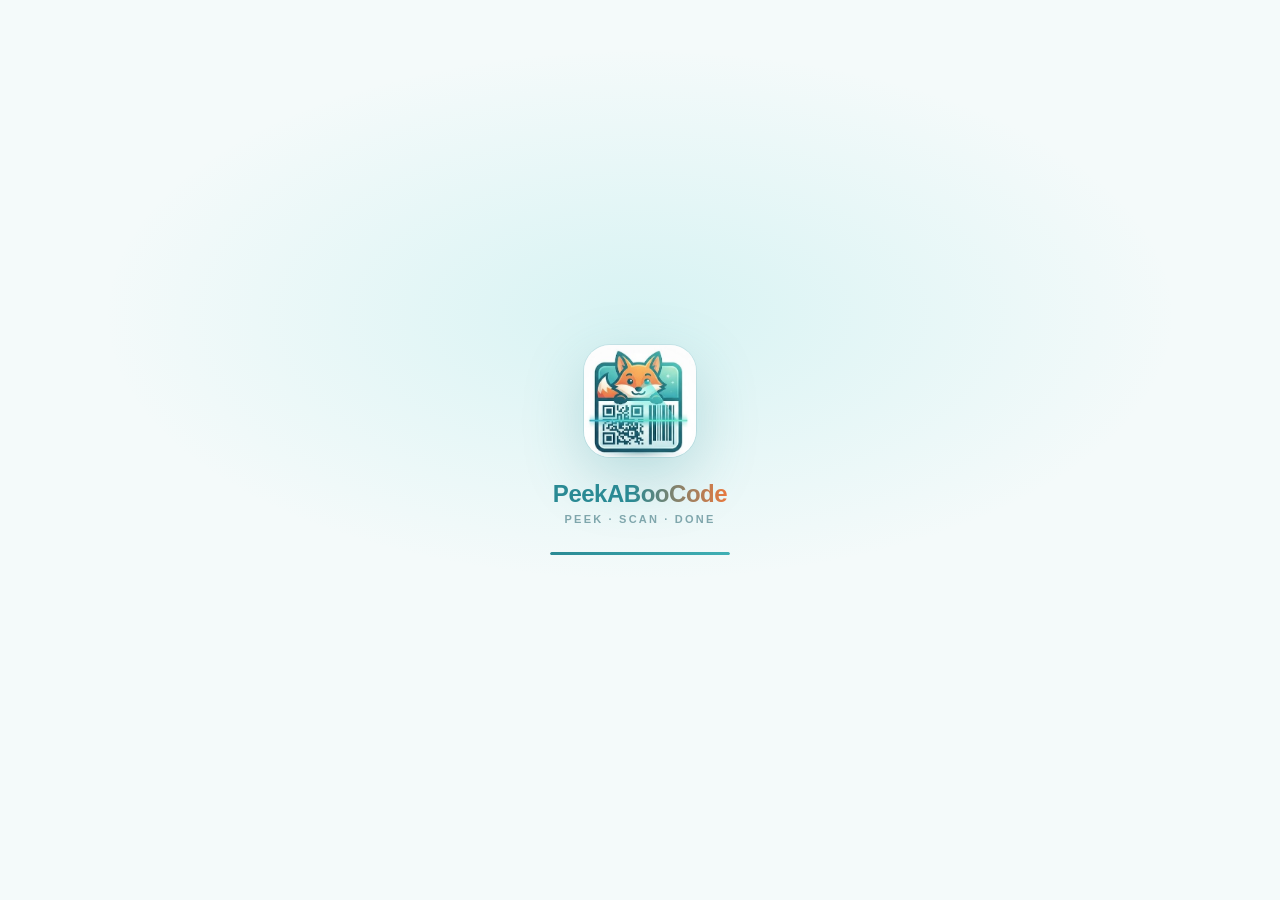
==== commit a0422e9f: "Redesign with logo, scan-line, and progress bar - Logo pops in with subtle scale bounce - Continuous" ====
--- a/index.html
+++ b/index.html
@@ -7,7 +7,7 @@
   <title>PeekABooCode | Clean</title>
   <meta name="description"
     content="Clean links, scan codes, check for threats, test your camera. Privacy-first, no backend.">
-  <link rel="icon" type="image/png" href="assets/PeakABooCode.jpg" sizes="32x32">
+  <link rel="icon" type="image/png" href="assets/PeekABooCode.jpg" sizes="32x32">
 
   <script>
     (function () {
@@ -30,10 +30,20 @@
 
 <body>
 
+  <!-- First-load preloader -->
   <div id="preloader" class="preloader" aria-hidden="true">
     <div class="preloader-inner">
-      <img src="assets/PeakABooCode.jpg" alt="" class="preloader-logo" width="72" height="72">
-      <div class="preloader-spinner"></div>
+      <div class="preloader-logo-wrap">
+        <img src="assets/PeekABooCode.jpg" alt="" class="preloader-logo" width="112" height="112">
+        <span class="preloader-scan" aria-hidden="true"></span>
+      </div>
+      <div class="preloader-brand">
+        <span class="preloader-brand-text">PeekABooCode</span>
+        <span class="preloader-tagline">Peek · Scan · Done</span>
+      </div>
+      <div class="preloader-bar" aria-hidden="true">
+        <span class="preloader-bar-fill"></span>
+      </div>
     </div>
   </div>
 
@@ -43,7 +53,7 @@
     <div class="header-inner">
       <div class="hero">
         <a class="brand" href="#clean" aria-label="PeekABooCode home">
-          <img src="assets/PeakABooCode.jpg" alt="" class="brand-logo" width="48" height="48">
+          <img src="assets/PeekABooCode.jpg" alt="" class="brand-logo" width="48" height="48">
           <span class="brand-name">PeekABooCode</span>
         </a>
         <p class="hero-sub">Clean links, scan codes, check for threats, test your camera. Privacy-first, no backend.</p>
--- a/css/components.css
+++ b/css/components.css
@@ -369,7 +369,10 @@
     }
 }
 
-/* --- Preloader --- */
+/* ============================================
+   Preloader — logo hero with scan-line
+   ============================================ */
+
 .preloader {
     position: fixed;
     inset: 0;
@@ -378,9 +381,11 @@
     align-items: center;
     justify-content: center;
     background: var(--bg);
+    background-image: radial-gradient(60% 380px at 50% 35%, var(--glow), transparent 70%);
+    background-repeat: no-repeat;
     opacity: 1;
     visibility: visible;
-    transition: opacity 250ms ease, visibility 250ms ease;
+    transition: opacity 450ms ease, visibility 450ms ease;
 }
 
 .preloader.is-hidden {
@@ -393,37 +398,169 @@
     display: flex;
     flex-direction: column;
     align-items: center;
-    gap: 18px;
+    gap: 24px;
+    padding: 20px;
+}
+
+/* --- Logo with scan-line --- */
+.preloader-logo-wrap {
+    position: relative;
+    width: 112px;
+    height: 112px;
+    border-radius: 26px;
+    overflow: hidden;
+    box-shadow:
+        0 20px 60px rgba(42, 138, 148, 0.25),
+        0 0 0 1px var(--border);
+    animation: preloader-pop 700ms cubic-bezier(0.2, 0.9, 0.3, 1.2) both;
 }
 
 .preloader-logo {
     display: block;
-    border-radius: 18px;
+    width: 100%;
+    height: 100%;
     object-fit: cover;
-    box-shadow: var(--shadow-lg);
-}
-
-.preloader-spinner {
-    width: 28px;
-    height: 28px;
-    border: 3px solid var(--border);
-    border-top-color: var(--accent);
-    border-radius: 50%;
-    animation: spinner-rotate 800ms linear infinite;
-}
-
+}
+
+.preloader-scan {
+    position: absolute;
+    left: 0;
+    right: 0;
+    top: -40%;
+    height: 40%;
+    background: linear-gradient(to bottom,
+            transparent 0%,
+            rgba(92, 200, 200, 0) 20%,
+            rgba(92, 200, 200, 0.55) 50%,
+            rgba(92, 200, 200, 0) 80%,
+            transparent 100%);
+    animation: preloader-scan 1800ms ease-in-out infinite;
+    pointer-events: none;
+    mix-blend-mode: screen;
+}
+
+/* --- Brand text --- */
+.preloader-brand {
+    display: flex;
+    flex-direction: column;
+    align-items: center;
+    gap: 4px;
+    animation: preloader-fade 600ms ease 200ms both;
+}
+
+.preloader-brand-text {
+    font-size: 1.5rem;
+    font-weight: 800;
+    letter-spacing: -0.02em;
+    line-height: 1.1;
+    background: var(--title-gradient);
+    -webkit-background-clip: text;
+    background-clip: text;
+    -webkit-text-fill-color: transparent;
+    color: transparent;
+}
+
+.preloader-tagline {
+    font-size: 0.6875rem;
+    font-weight: 700;
+    letter-spacing: 0.2em;
+    text-transform: uppercase;
+    color: var(--text-faint);
+}
+
+/* --- Progress bar --- */
+.preloader-bar {
+    width: 180px;
+    height: 3px;
+    border-radius: 999px;
+    background: var(--border);
+    overflow: hidden;
+    animation: preloader-fade 600ms ease 350ms both;
+}
+
+.preloader-bar-fill {
+    display: block;
+    height: 100%;
+    width: 0;
+    border-radius: 999px;
+    background: var(--btn-gradient);
+    animation: preloader-bar 2500ms cubic-bezier(0.4, 0, 0.2, 1) forwards;
+}
+
+/* --- Animations --- */
+@keyframes preloader-pop {
+    0% {
+        opacity: 0;
+        transform: scale(0.85);
+    }
+
+    100% {
+        opacity: 1;
+        transform: scale(1);
+    }
+}
+
+@keyframes preloader-fade {
+    0% {
+        opacity: 0;
+        transform: translateY(6px);
+    }
+
+    100% {
+        opacity: 1;
+        transform: none;
+    }
+}
+
+@keyframes preloader-scan {
+    0% {
+        top: -40%;
+    }
+
+    100% {
+        top: 100%;
+    }
+}
+
+@keyframes preloader-bar {
+    0% {
+        width: 0%;
+    }
+
+    60% {
+        width: 70%;
+    }
+
+    100% {
+        width: 100%;
+    }
+}
+
+/* --- Reduced motion --- */
 @media (prefers-reduced-motion: reduce) {
     .preloader {
         transition: none;
     }
 
-    .preloader-spinner {
-        animation-duration: 1600ms;
+    .preloader-logo-wrap,
+    .preloader-brand,
+    .preloader-bar {
+        animation: none;
+    }
+
+    .preloader-scan {
+        display: none;
+    }
+
+    .preloader-bar-fill {
+        animation: none;
+        width: 100%;
+        background: var(--accent);
     }
 }
 
 /* ============================================
-   Scan UI - upload, camera, preview cards
+   Scan UI — upload, camera, preview cards
    ============================================ */
 
 .scan-row {
@@ -867,46 +1004,6 @@
     border: 1px solid var(--border);
 }
 
-/* --- Mobile --- */
-@media (max-width: 560px) {
-    .clean-form {
-        flex-direction: column;
-    }
-
-    .clean-form .btn {
-        width: 100%;
-    }
-
-    .clean-url-row {
-        flex-direction: column;
-        align-items: stretch;
-    }
-
-    .scan-actions {
-        flex-direction: column;
-    }
-
-    .scan-btn {
-        flex: 1 1 auto;
-    }
-
-    .scan-actions-row {
-        flex-direction: column;
-    }
-
-    .scan-actions-row .btn {
-        width: 100%;
-    }
-
-    .clean-verdict-actions .btn {
-        width: 100%;
-    }
-
-    .clean-online-consent-actions .btn {
-        width: 100%;
-    }
-}
-
 /* ============================================
    Make Code modal
    ============================================ */
@@ -1039,7 +1136,7 @@
     line-height: 1.4;
 }
 
-.code-modal-warning-line + .code-modal-warning-line {
+.code-modal-warning-line+.code-modal-warning-line {
     margin-top: 6px;
 }
 
@@ -1059,10 +1156,36 @@
     padding: 20px;
     background: #ffffff;
     border-radius: var(--radius-md);
-    min-height: 200px;
+    min-height: 300px;
 }
 
 .code-modal-preview canvas {
+    display: block;
+    max-width: 100%;
+    height: auto;
+}
+
+.code-modal-code-holder {
+    display: flex;
+    align-items: center;
+    justify-content: center;
+    min-width: 260px;
+    min-height: 260px;
+}
+
+.code-modal-code-holder canvas,
+.code-modal-code-holder img {
+    display: block;
+    max-width: 100%;
+    height: auto;
+}
+
+.code-modal-code-holder[hidden],
+.code-modal-barcode-canvas[hidden] {
+    display: none;
+}
+
+.code-modal-barcode-canvas {
     display: block;
     max-width: 100%;
     height: auto;
@@ -1114,23 +1237,73 @@
     .code-modal-backdrop {
         animation: code-fade 150ms ease;
     }
+
     .code-modal-dialog {
         animation: code-rise 180ms ease;
     }
 }
 
 @keyframes code-fade {
-    from { opacity: 0; }
-    to { opacity: 1; }
+    from {
+        opacity: 0;
+    }
+
+    to {
+        opacity: 1;
+    }
 }
 
 @keyframes code-rise {
-    from { opacity: 0; transform: translateY(8px); }
-    to { opacity: 1; transform: none; }
+    from {
+        opacity: 0;
+        transform: translateY(8px);
+    }
+
+    to {
+        opacity: 1;
+        transform: none;
+    }
 }
 
 /* --- Mobile --- */
 @media (max-width: 560px) {
+    .clean-form {
+        flex-direction: column;
+    }
+
+    .clean-form .btn {
+        width: 100%;
+    }
+
+    .clean-url-row {
+        flex-direction: column;
+        align-items: stretch;
+    }
+
+    .scan-actions {
+        flex-direction: column;
+    }
+
+    .scan-btn {
+        flex: 1 1 auto;
+    }
+
+    .scan-actions-row {
+        flex-direction: column;
+    }
+
+    .scan-actions-row .btn {
+        width: 100%;
+    }
+
+    .clean-verdict-actions .btn {
+        width: 100%;
+    }
+
+    .clean-online-consent-actions .btn {
+        width: 100%;
+    }
+
     .code-modal {
         padding: 12px;
     }
@@ -1146,31 +1319,4 @@
     .clean-action-row .btn {
         width: 100%;
     }
-}
-
-/* --- Code holder (QR) + barcode canvas toggle --- */
-.code-modal-code-holder {
-    display: flex;
-    align-items: center;
-    justify-content: center;
-    min-width: 260px;
-    min-height: 260px;
-}
-
-.code-modal-code-holder canvas,
-.code-modal-code-holder img {
-    display: block;
-    max-width: 100%;
-    height: auto;
-}
-
-.code-modal-code-holder[hidden],
-.code-modal-barcode-canvas[hidden] {
-    display: none;
-}
-
-.code-modal-barcode-canvas {
-    display: block;
-    max-width: 100%;
-    height: auto;
 }
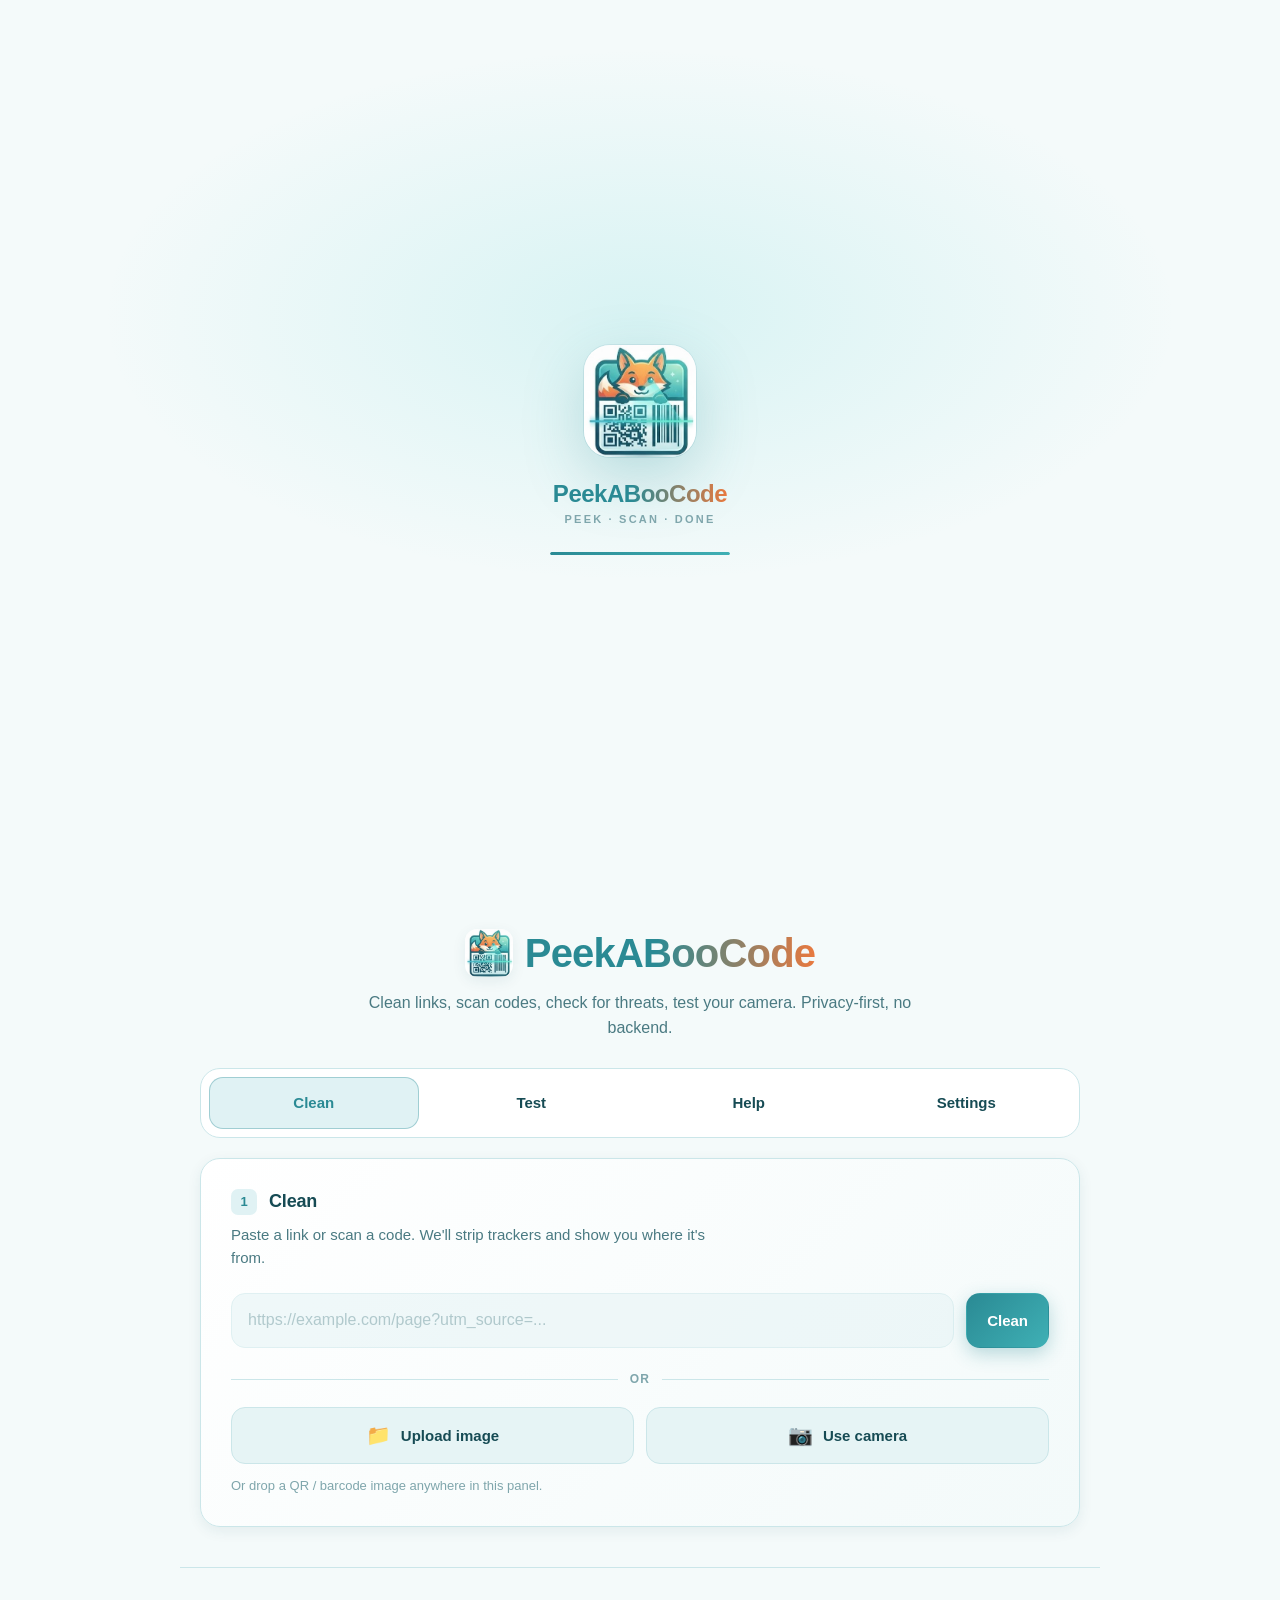
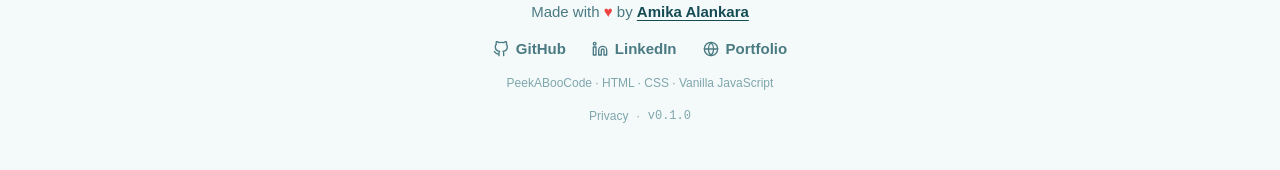
==== commit 5e17a729: "Pre-call camera, mic, and speaker check - Add js/call-test.js: A/V test for the Test tab - User-prio" ====
--- a/index.html
+++ b/index.html
@@ -203,4 +203,211 @@
   <script src="js/app.js"></script>
 </body>
 
+</html>
+<!DOCTYPE html>
+<html lang="en">
+
+<head>
+  <meta charset="UTF-8">
+  <meta name="viewport" content="width=device-width, initial-scale=1.0">
+  <title>PeekABooCode | Clean</title>
+  <meta name="description"
+    content="Clean links, scan codes, check for threats, test your camera. Privacy-first, no backend.">
+  <link rel="icon" type="image/png" href="assets/PeekABooCode.jpg" sizes="32x32">
+
+  <script>
+    (function () {
+      try {
+        var stored = localStorage.getItem('theme') || 'system';
+        var theme = stored === 'system'
+          ? (window.matchMedia('(prefers-color-scheme: dark)').matches ? 'dark' : 'light')
+          : stored;
+        document.documentElement.setAttribute('data-theme', theme);
+      } catch (e) {
+        document.documentElement.setAttribute('data-theme', 'light');
+      }
+    })();
+  </script>
+
+  <link rel="stylesheet" href="css/theme.css">
+  <link rel="stylesheet" href="css/layout.css">
+  <link rel="stylesheet" href="css/components.css">
+</head>
+
+<body>
+
+  <!-- First-load preloader -->
+  <div id="preloader" class="preloader" aria-hidden="true">
+    <div class="preloader-inner">
+      <div class="preloader-logo-wrap">
+        <img src="assets/PeekABooCode.jpg" alt="" class="preloader-logo" width="112" height="112">
+        <span class="preloader-scan" aria-hidden="true"></span>
+      </div>
+      <div class="preloader-brand">
+        <span class="preloader-brand-text">PeekABooCode</span>
+        <span class="preloader-tagline">Peek · Scan · Done</span>
+      </div>
+      <div class="preloader-bar" aria-hidden="true">
+        <span class="preloader-bar-fill"></span>
+      </div>
+    </div>
+  </div>
+
+  <a class="skip-link" href="#main">Skip to content</a>
+
+  <header class="site-header">
+    <div class="header-inner">
+      <div class="hero">
+        <a class="brand" href="#clean" aria-label="PeekABooCode home">
+          <img src="assets/PeekABooCode.jpg" alt="" class="brand-logo" width="48" height="48">
+          <span class="brand-name">PeekABooCode</span>
+        </a>
+        <p class="hero-sub">Clean links, scan codes, check for threats, test your camera. Privacy-first, no backend.</p>
+      </div>
+
+      <nav class="tab-nav" aria-label="Primary">
+        <a href="#clean" data-tab-link="clean" class="tab-link is-active" aria-current="page">Clean</a>
+        <a href="#test" data-tab-link="test" class="tab-link">Test</a>
+        <a href="#help" data-tab-link="help" class="tab-link">Help</a>
+        <a href="#settings" data-tab-link="settings" class="tab-link">Settings</a>
+      </nav>
+
+      <button class="theme-toggle" data-theme-toggle type="button" aria-label="Theme: system. Click to change.">
+        <span class="theme-icon" data-theme-icon="system" aria-hidden="true"></span>
+        <span class="theme-label" data-theme-label>System</span>
+      </button>
+
+      <button class="menu-toggle" data-menu-toggle type="button" aria-label="Open menu" aria-expanded="false"
+        aria-controls="mobile-menu">
+        <span class="menu-bar" aria-hidden="true"></span>
+        <span class="menu-bar" aria-hidden="true"></span>
+        <span class="menu-bar" aria-hidden="true"></span>
+      </button>
+    </div>
+
+    <nav id="mobile-menu" class="mobile-menu" data-mobile-menu hidden aria-label="Mobile primary">
+      <a href="#clean" data-tab-link="clean" class="tab-link is-active" aria-current="page">Clean</a>
+      <a href="#test" data-tab-link="test" class="tab-link">Test</a>
+      <a href="#help" data-tab-link="help" class="tab-link">Help</a>
+      <a href="#settings" data-tab-link="settings" class="tab-link">Settings</a>
+
+      <button class="theme-toggle mobile-theme-toggle" data-theme-toggle type="button"
+        aria-label="Theme: system. Click to change.">
+        <span class="theme-icon" data-theme-icon="system" aria-hidden="true"></span>
+        <span class="theme-label" data-theme-label>System</span>
+      </button>
+    </nav>
+  </header>
+
+  <main id="main" class="site-main">
+
+    <!-- ===== Clean tab ===== -->
+    <section class="tab-panel" data-tab-panel="clean" data-clean-drop aria-labelledby="tab-clean-heading">
+      <h1 id="tab-clean-heading" class="panel-title"><span class="step-badge" aria-hidden="true">1</span>Clean</h1>
+      <p class="panel-lede">Paste a link or scan a code. We'll strip trackers and show you where it's from.</p>
+
+      <form class="clean-form" data-clean-form autocomplete="off">
+        <label for="clean-input" class="sr-only">Paste a link to clean</label>
+        <input id="clean-input" type="text" class="clean-input" placeholder="https://example.com/page?utm_source=..."
+          spellcheck="false" autocapitalize="off" autocorrect="off" data-clean-input disabled>
+        <button type="submit" class="btn btn-primary" data-clean-submit>Clean</button>
+      </form>
+
+      <div class="scan-row">
+        <div class="or-divider" aria-hidden="true"><span>or</span></div>
+        <div class="scan-actions">
+          <button type="button" class="scan-btn" data-scan-upload>
+            <span class="scan-icon" aria-hidden="true">📁</span>
+            <span>Upload image</span>
+          </button>
+          <button type="button" class="scan-btn" data-scan-camera>
+            <span class="scan-icon" aria-hidden="true">📷</span>
+            <span>Use camera</span>
+          </button>
+        </div>
+        <p class="scan-hint">Or drop a QR / barcode image anywhere in this panel.</p>
+        <input type="file" accept="image/*" hidden data-scan-input>
+      </div>
+
+      <div class="clean-result" data-clean-result hidden aria-live="polite"></div>
+    </section>
+
+    <!-- ===== Test tab ===== -->
+    <section class="tab-panel" data-tab-panel="test" hidden aria-labelledby="tab-test-heading">
+      <h1 id="tab-test-heading" class="panel-title"><span class="step-badge" aria-hidden="true">2</span>Test</h1>
+      <p class="panel-lede">Check your camera, mic, and speaker before your next call.</p>
+
+      <p class="calltest-status" data-test-status hidden></p>
+
+      <div class="calltest-stage" data-test-stage></div>
+    </section>
+
+    <!-- ===== Help tab ===== -->
+    <section class="tab-panel" data-tab-panel="help" hidden aria-labelledby="tab-help-heading">
+      <h1 id="tab-help-heading" class="panel-title"><span class="step-badge" aria-hidden="true">3</span>Help</h1>
+      <p class="panel-lede">Everything you need to know, in one place.</p>
+      <div class="placeholder-card">
+        <p class="placeholder-label">Coming Day 9</p>
+        <p>Full documentation, QR vs barcode guide, phishing protection, Singlish glossary.</p>
+      </div>
+    </section>
+
+    <!-- ===== Settings tab ===== -->
+    <section class="tab-panel" data-tab-panel="settings" hidden aria-labelledby="tab-settings-heading">
+      <h1 id="tab-settings-heading" class="panel-title"><span class="step-badge" aria-hidden="true">4</span>Settings
+      </h1>
+      <p class="panel-lede">Custom mapping, tracking params, import/export, theme.</p>
+      <div class="placeholder-card">
+        <p class="placeholder-label">Coming Day 8</p>
+        <p>Custom app mapping, tracking params, import/export, resets.</p>
+      </div>
+    </section>
+  </main>
+
+  <footer class="site-footer">
+    <div class="footer-inner">
+      <p class="footer-made">Made with <span class="footer-heart" aria-label="love">♥</span> by
+        <a href="https://amika-alankara-portfolio.vercel.app" target="_blank" rel="noopener">Amika Alankara</a>
+      </p>
+      <nav class="footer-social" aria-label="Creator links">
+        <a href="https://github.com/Amika1118" target="_blank" rel="noopener">
+          <svg viewBox="0 0 24 24" aria-hidden="true">
+            <path
+              d="M9 19c-5 1.5-5-2.5-7-3m14 6v-3.87a3.37 3.37 0 0 0-.94-2.61c3.14-.35 6.44-1.54 6.44-7A5.44 5.44 0 0 0 20 4.77 5.07 5.07 0 0 0 19.91 1S18.73.65 16 2.48a13.38 13.38 0 0 0-7 0C6.27.65 5.09 1 5.09 1A5.07 5.07 0 0 0 5 4.77a5.44 5.44 0 0 0-1.5 3.78c0 5.42 3.3 6.61 6.44 7A3.37 3.37 0 0 0 9 18.13V22" />
+          </svg>GitHub</a>
+        <a href="https://www.linkedin.com/in/amika-ranmeth" target="_blank" rel="noopener">
+          <svg viewBox="0 0 24 24" aria-hidden="true">
+            <path d="M16 8a6 6 0 0 1 6 6v7h-4v-7a2 2 0 0 0-2-2 2 2 0 0 0-2 2v7h-4v-7a6 6 0 0 1 6-6z" />
+            <rect x="2" y="9" width="4" height="12" />
+            <circle cx="4" cy="4" r="2" />
+          </svg>LinkedIn</a>
+        <a href="https://amika-alankara-portfolio.vercel.app" target="_blank" rel="noopener">
+          <svg viewBox="0 0 24 24" aria-hidden="true">
+            <circle cx="12" cy="12" r="10" />
+            <line x1="2" y1="12" x2="22" y2="12" />
+            <path d="M12 2a15.3 15.3 0 0 1 4 10 15.3 15.3 0 0 1-4 10 15.3 15.3 0 0 1-4-10 15.3 15.3 0 0 1 4-10z" />
+          </svg>Portfolio</a>
+      </nav>
+      <p class="footer-tagline">PeekABooCode · HTML · CSS · Vanilla JavaScript</p>
+      <nav class="footer-nav" aria-label="Secondary">
+        <a href="privacy.html">Privacy</a>
+        <span class="footer-sep" aria-hidden="true">·</span>
+        <span class="footer-version">v0.1.0</span>
+      </nav>
+    </div>
+  </footer>
+
+  <script src="js/theme.js"></script>
+  <script src="js/tabs.js"></script>
+  <script src="js/menu.js"></script>
+  <script src="js/icons.js"></script>
+  <script src="js/link-cleaner.js"></script>
+  <script src="js/scan.js"></script>
+  <script src="js/threat-checker.js"></script>
+  <script src="js/generate-code.js"></script>
+  <script src="js/call-test.js"></script>
+  <script src="js/preloader.js"></script>
+  <script src="js/app.js"></script>
+</body>
+
 </html>
--- a/css/components.css
+++ b/css/components.css
@@ -1319,4 +1319,259 @@
     .clean-action-row .btn {
         width: 100%;
     }
+}
+
+/* ============================================
+   Call Test — pre-call A/V check
+   ============================================ */
+
+.calltest-status {
+    margin: 0 0 16px;
+    padding: 10px 14px;
+    background: var(--accent-soft);
+    color: var(--accent);
+    border: 1px solid var(--accent-line);
+    border-radius: var(--radius-sm);
+    font-size: 0.875rem;
+    font-weight: 500;
+}
+
+.calltest-status[hidden] {
+    display: none;
+}
+
+.calltest-status.is-error {
+    background: var(--danger-soft);
+    color: var(--danger);
+    border-color: var(--danger);
+}
+
+.calltest-stage {
+    margin-top: 8px;
+}
+
+/* --- Intro state --- */
+.calltest-intro {
+    padding: 28px 24px;
+    background: var(--bg-subtle);
+    border: 1px dashed var(--border-strong);
+    border-radius: var(--radius-md);
+    text-align: center;
+}
+
+.calltest-intro-icon {
+    font-size: 2.5rem;
+    line-height: 1;
+    margin-bottom: 8px;
+}
+
+.calltest-intro-title {
+    margin: 0 0 8px;
+    font-size: 1.125rem;
+    font-weight: 700;
+}
+
+.calltest-intro-text {
+    margin: 0 auto 20px;
+    max-width: 52ch;
+    color: var(--text-muted);
+    font-size: 0.9375rem;
+}
+
+.calltest-intro-actions {
+    display: flex;
+    gap: 10px;
+    justify-content: center;
+    flex-wrap: wrap;
+    margin-bottom: 22px;
+}
+
+.calltest-intro-points {
+    display: inline-flex;
+    flex-direction: column;
+    gap: 6px;
+    margin: 0;
+    padding: 0;
+    list-style: none;
+    text-align: left;
+    color: var(--text-muted);
+    font-size: 0.875rem;
+}
+
+/* --- Running layout --- */
+.calltest {
+    display: grid;
+    grid-template-columns: minmax(0, 1fr) minmax(0, 1fr);
+    gap: 20px;
+    align-items: start;
+}
+
+.calltest-video-wrap {
+    position: relative;
+    width: 100%;
+    aspect-ratio: 4 / 3;
+    border-radius: var(--radius-md);
+    overflow: hidden;
+    background: #000;
+    border: 1px solid var(--border);
+}
+
+.calltest-video-wrap video {
+    width: 100%;
+    height: 100%;
+    object-fit: cover;
+    display: block;
+    transform: scaleX(-1);
+    /* mirror for a natural self-view */
+}
+
+.calltest-video-overlay {
+    position: absolute;
+    inset: 0;
+    display: flex;
+    flex-direction: column;
+    align-items: center;
+    justify-content: center;
+    gap: 10px;
+    background: rgba(0, 0, 0, 0.55);
+    color: #FFFFFF;
+    font-size: 0.875rem;
+}
+
+.calltest-video-overlay[hidden] {
+    display: none;
+}
+
+.calltest-panel {
+    display: flex;
+    flex-direction: column;
+    gap: 18px;
+}
+
+.calltest-block {
+    display: flex;
+    flex-direction: column;
+    gap: 6px;
+}
+
+.calltest-label {
+    font-size: 0.6875rem;
+    font-weight: 700;
+    text-transform: uppercase;
+    letter-spacing: 0.08em;
+    color: var(--text-faint);
+}
+
+.calltest-hint {
+    margin: 0;
+    font-size: 0.8125rem;
+    color: var(--text-muted);
+}
+
+/* --- Mic meter --- */
+.calltest-meter {
+    position: relative;
+    width: 100%;
+    height: 10px;
+    background: var(--bg-subtle);
+    border: 1px solid var(--border);
+    border-radius: 999px;
+    overflow: hidden;
+}
+
+.calltest-meter-fill {
+    display: block;
+    height: 100%;
+    width: 0%;
+    border-radius: 999px;
+    background: var(--accent);
+    transition: width 80ms linear, background-color 150ms ease;
+}
+
+.calltest-meter-fill[data-level="mid"] {
+    background: var(--accent);
+}
+
+.calltest-meter-fill[data-level="high"] {
+    background: var(--brand-orange);
+}
+
+/* --- Inline actions --- */
+.calltest-actions-inline {
+    display: flex;
+    gap: 8px;
+    flex-wrap: wrap;
+}
+
+/* --- Consent --- */
+.calltest-consent {
+    padding: 12px 14px;
+    background: var(--bg-subtle);
+    border: 1px solid var(--border);
+    border-radius: var(--radius-sm);
+    margin-bottom: 12px;
+}
+
+.calltest-consent p {
+    margin: 0 0 10px;
+    font-size: 0.875rem;
+    color: var(--text-muted);
+}
+
+.calltest-consent-actions {
+    display: flex;
+    gap: 8px;
+    flex-wrap: wrap;
+}
+
+/* --- Devices --- */
+.calltest-devices {
+    display: flex;
+    flex-direction: column;
+    gap: 8px;
+}
+
+.calltest-select {
+    width: 100%;
+    padding: 10px 12px;
+    background: var(--bg-subtle);
+    color: var(--text);
+    border: 1px solid var(--border);
+    border-radius: var(--radius-sm);
+    font: inherit;
+    font-size: 0.875rem;
+}
+
+.calltest-select:focus {
+    outline: none;
+    border-color: var(--accent);
+    box-shadow: 0 0 0 3px var(--accent-soft);
+}
+
+/* --- Stop row --- */
+.calltest-stop-row {
+    margin-top: 4px;
+    padding-top: 16px;
+    border-top: 1px solid var(--border);
+    display: flex;
+    justify-content: flex-end;
+}
+
+/* --- Responsive --- */
+@media (max-width: 719px) {
+    .calltest {
+        grid-template-columns: 1fr;
+    }
+
+    .calltest-intro {
+        padding: 22px 16px;
+    }
+
+    .calltest-intro-actions {
+        flex-direction: column;
+    }
+
+    .calltest-intro-actions .btn {
+        width: 100%;
+    }
 }
--- a/css/components.css
+++ b/css/components.css
@@ -1319,4 +1319,259 @@
     .clean-action-row .btn {
         width: 100%;
     }
+}
+
+/* ============================================
+   Call Test — pre-call A/V check
+   ============================================ */
+
+.calltest-status {
+    margin: 0 0 16px;
+    padding: 10px 14px;
+    background: var(--accent-soft);
+    color: var(--accent);
+    border: 1px solid var(--accent-line);
+    border-radius: var(--radius-sm);
+    font-size: 0.875rem;
+    font-weight: 500;
+}
+
+.calltest-status[hidden] {
+    display: none;
+}
+
+.calltest-status.is-error {
+    background: var(--danger-soft);
+    color: var(--danger);
+    border-color: var(--danger);
+}
+
+.calltest-stage {
+    margin-top: 8px;
+}
+
+/* --- Intro state --- */
+.calltest-intro {
+    padding: 28px 24px;
+    background: var(--bg-subtle);
+    border: 1px dashed var(--border-strong);
+    border-radius: var(--radius-md);
+    text-align: center;
+}
+
+.calltest-intro-icon {
+    font-size: 2.5rem;
+    line-height: 1;
+    margin-bottom: 8px;
+}
+
+.calltest-intro-title {
+    margin: 0 0 8px;
+    font-size: 1.125rem;
+    font-weight: 700;
+}
+
+.calltest-intro-text {
+    margin: 0 auto 20px;
+    max-width: 52ch;
+    color: var(--text-muted);
+    font-size: 0.9375rem;
+}
+
+.calltest-intro-actions {
+    display: flex;
+    gap: 10px;
+    justify-content: center;
+    flex-wrap: wrap;
+    margin-bottom: 22px;
+}
+
+.calltest-intro-points {
+    display: inline-flex;
+    flex-direction: column;
+    gap: 6px;
+    margin: 0;
+    padding: 0;
+    list-style: none;
+    text-align: left;
+    color: var(--text-muted);
+    font-size: 0.875rem;
+}
+
+/* --- Running layout --- */
+.calltest {
+    display: grid;
+    grid-template-columns: minmax(0, 1fr) minmax(0, 1fr);
+    gap: 20px;
+    align-items: start;
+}
+
+.calltest-video-wrap {
+    position: relative;
+    width: 100%;
+    aspect-ratio: 4 / 3;
+    border-radius: var(--radius-md);
+    overflow: hidden;
+    background: #000;
+    border: 1px solid var(--border);
+}
+
+.calltest-video-wrap video {
+    width: 100%;
+    height: 100%;
+    object-fit: cover;
+    display: block;
+    transform: scaleX(-1);
+    /* mirror for a natural self-view */
+}
+
+.calltest-video-overlay {
+    position: absolute;
+    inset: 0;
+    display: flex;
+    flex-direction: column;
+    align-items: center;
+    justify-content: center;
+    gap: 10px;
+    background: rgba(0, 0, 0, 0.55);
+    color: #FFFFFF;
+    font-size: 0.875rem;
+}
+
+.calltest-video-overlay[hidden] {
+    display: none;
+}
+
+.calltest-panel {
+    display: flex;
+    flex-direction: column;
+    gap: 18px;
+}
+
+.calltest-block {
+    display: flex;
+    flex-direction: column;
+    gap: 6px;
+}
+
+.calltest-label {
+    font-size: 0.6875rem;
+    font-weight: 700;
+    text-transform: uppercase;
+    letter-spacing: 0.08em;
+    color: var(--text-faint);
+}
+
+.calltest-hint {
+    margin: 0;
+    font-size: 0.8125rem;
+    color: var(--text-muted);
+}
+
+/* --- Mic meter --- */
+.calltest-meter {
+    position: relative;
+    width: 100%;
+    height: 10px;
+    background: var(--bg-subtle);
+    border: 1px solid var(--border);
+    border-radius: 999px;
+    overflow: hidden;
+}
+
+.calltest-meter-fill {
+    display: block;
+    height: 100%;
+    width: 0%;
+    border-radius: 999px;
+    background: var(--accent);
+    transition: width 80ms linear, background-color 150ms ease;
+}
+
+.calltest-meter-fill[data-level="mid"] {
+    background: var(--accent);
+}
+
+.calltest-meter-fill[data-level="high"] {
+    background: var(--brand-orange);
+}
+
+/* --- Inline actions --- */
+.calltest-actions-inline {
+    display: flex;
+    gap: 8px;
+    flex-wrap: wrap;
+}
+
+/* --- Consent --- */
+.calltest-consent {
+    padding: 12px 14px;
+    background: var(--bg-subtle);
+    border: 1px solid var(--border);
+    border-radius: var(--radius-sm);
+    margin-bottom: 12px;
+}
+
+.calltest-consent p {
+    margin: 0 0 10px;
+    font-size: 0.875rem;
+    color: var(--text-muted);
+}
+
+.calltest-consent-actions {
+    display: flex;
+    gap: 8px;
+    flex-wrap: wrap;
+}
+
+/* --- Devices --- */
+.calltest-devices {
+    display: flex;
+    flex-direction: column;
+    gap: 8px;
+}
+
+.calltest-select {
+    width: 100%;
+    padding: 10px 12px;
+    background: var(--bg-subtle);
+    color: var(--text);
+    border: 1px solid var(--border);
+    border-radius: var(--radius-sm);
+    font: inherit;
+    font-size: 0.875rem;
+}
+
+.calltest-select:focus {
+    outline: none;
+    border-color: var(--accent);
+    box-shadow: 0 0 0 3px var(--accent-soft);
+}
+
+/* --- Stop row --- */
+.calltest-stop-row {
+    margin-top: 4px;
+    padding-top: 16px;
+    border-top: 1px solid var(--border);
+    display: flex;
+    justify-content: flex-end;
+}
+
+/* --- Responsive --- */
+@media (max-width: 719px) {
+    .calltest {
+        grid-template-columns: 1fr;
+    }
+
+    .calltest-intro {
+        padding: 22px 16px;
+    }
+
+    .calltest-intro-actions {
+        flex-direction: column;
+    }
+
+    .calltest-intro-actions .btn {
+        width: 100%;
+    }
 }
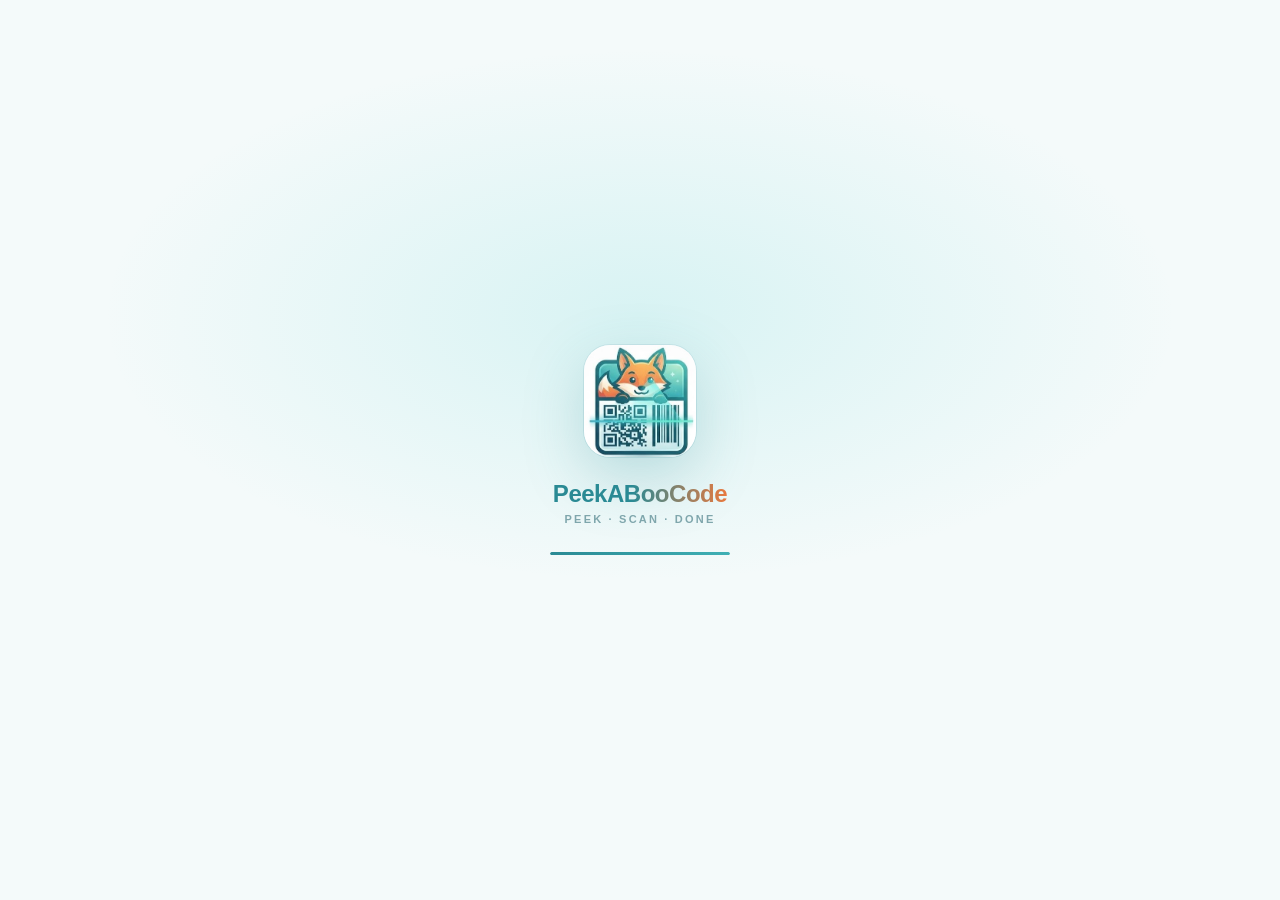
==== commit ba246160: "Inline failsafe so it can never get stuck - Move preloader hide logic into an inline script inside i" ====
--- a/index.html
+++ b/index.html
@@ -46,6 +46,42 @@
       </div>
     </div>
   </div>
+
+  <!-- Preloader failsafe: inline so it runs regardless of any external
+       script. Hides the preloader after 2.5s minimum, 4s maximum. -->
+  <script>
+    (function () {
+      var el = document.getElementById('preloader');
+      if (!el) return;
+
+      var start = Date.now();
+      var MIN_VISIBLE = 2500;
+      var HARD = 4000;
+      var FADE = 450;
+
+      function remove() {
+        if (!el || !el.parentNode) return;
+        el.classList.add('is-hidden');
+        setTimeout(function () {
+          if (el && el.parentNode) el.parentNode.removeChild(el);
+        }, FADE);
+      }
+
+      function schedule() {
+        var wait = Math.max(0, MIN_VISIBLE - (Date.now() - start));
+        setTimeout(remove, wait);
+      }
+
+      if (document.readyState === 'loading') {
+        document.addEventListener('DOMContentLoaded', schedule);
+      } else {
+        schedule();
+      }
+
+      // Absolute failsafe: never trap the user, no matter what
+      setTimeout(remove, HARD);
+    })();
+  </script>
 
   <a class="skip-link" href="#main">Skip to content</a>
 
@@ -130,10 +166,10 @@
     <section class="tab-panel" data-tab-panel="test" hidden aria-labelledby="tab-test-heading">
       <h1 id="tab-test-heading" class="panel-title"><span class="step-badge" aria-hidden="true">2</span>Test</h1>
       <p class="panel-lede">Check your camera, mic, and speaker before your next call.</p>
-      <div class="placeholder-card">
-        <p class="placeholder-label">Coming Day 7</p>
-        <p>Camera preview, mic meter, speaker tone, device pickers.</p>
-      </div>
+
+      <p class="calltest-status" data-test-status hidden></p>
+
+      <div class="calltest-stage" data-test-stage></div>
     </section>
 
     <!-- ===== Help tab ===== -->
@@ -199,215 +235,8 @@
   <script src="js/scan.js"></script>
   <script src="js/threat-checker.js"></script>
   <script src="js/generate-code.js"></script>
-  <script src="js/preloader.js"></script>
+  <script src="js/call-test.js"></script>
   <script src="js/app.js"></script>
 </body>
 
-</html>
-<!DOCTYPE html>
-<html lang="en">
-
-<head>
-  <meta charset="UTF-8">
-  <meta name="viewport" content="width=device-width, initial-scale=1.0">
-  <title>PeekABooCode | Clean</title>
-  <meta name="description"
-    content="Clean links, scan codes, check for threats, test your camera. Privacy-first, no backend.">
-  <link rel="icon" type="image/png" href="assets/PeekABooCode.jpg" sizes="32x32">
-
-  <script>
-    (function () {
-      try {
-        var stored = localStorage.getItem('theme') || 'system';
-        var theme = stored === 'system'
-          ? (window.matchMedia('(prefers-color-scheme: dark)').matches ? 'dark' : 'light')
-          : stored;
-        document.documentElement.setAttribute('data-theme', theme);
-      } catch (e) {
-        document.documentElement.setAttribute('data-theme', 'light');
-      }
-    })();
-  </script>
-
-  <link rel="stylesheet" href="css/theme.css">
-  <link rel="stylesheet" href="css/layout.css">
-  <link rel="stylesheet" href="css/components.css">
-</head>
-
-<body>
-
-  <!-- First-load preloader -->
-  <div id="preloader" class="preloader" aria-hidden="true">
-    <div class="preloader-inner">
-      <div class="preloader-logo-wrap">
-        <img src="assets/PeekABooCode.jpg" alt="" class="preloader-logo" width="112" height="112">
-        <span class="preloader-scan" aria-hidden="true"></span>
-      </div>
-      <div class="preloader-brand">
-        <span class="preloader-brand-text">PeekABooCode</span>
-        <span class="preloader-tagline">Peek · Scan · Done</span>
-      </div>
-      <div class="preloader-bar" aria-hidden="true">
-        <span class="preloader-bar-fill"></span>
-      </div>
-    </div>
-  </div>
-
-  <a class="skip-link" href="#main">Skip to content</a>
-
-  <header class="site-header">
-    <div class="header-inner">
-      <div class="hero">
-        <a class="brand" href="#clean" aria-label="PeekABooCode home">
-          <img src="assets/PeekABooCode.jpg" alt="" class="brand-logo" width="48" height="48">
-          <span class="brand-name">PeekABooCode</span>
-        </a>
-        <p class="hero-sub">Clean links, scan codes, check for threats, test your camera. Privacy-first, no backend.</p>
-      </div>
-
-      <nav class="tab-nav" aria-label="Primary">
-        <a href="#clean" data-tab-link="clean" class="tab-link is-active" aria-current="page">Clean</a>
-        <a href="#test" data-tab-link="test" class="tab-link">Test</a>
-        <a href="#help" data-tab-link="help" class="tab-link">Help</a>
-        <a href="#settings" data-tab-link="settings" class="tab-link">Settings</a>
-      </nav>
-
-      <button class="theme-toggle" data-theme-toggle type="button" aria-label="Theme: system. Click to change.">
-        <span class="theme-icon" data-theme-icon="system" aria-hidden="true"></span>
-        <span class="theme-label" data-theme-label>System</span>
-      </button>
-
-      <button class="menu-toggle" data-menu-toggle type="button" aria-label="Open menu" aria-expanded="false"
-        aria-controls="mobile-menu">
-        <span class="menu-bar" aria-hidden="true"></span>
-        <span class="menu-bar" aria-hidden="true"></span>
-        <span class="menu-bar" aria-hidden="true"></span>
-      </button>
-    </div>
-
-    <nav id="mobile-menu" class="mobile-menu" data-mobile-menu hidden aria-label="Mobile primary">
-      <a href="#clean" data-tab-link="clean" class="tab-link is-active" aria-current="page">Clean</a>
-      <a href="#test" data-tab-link="test" class="tab-link">Test</a>
-      <a href="#help" data-tab-link="help" class="tab-link">Help</a>
-      <a href="#settings" data-tab-link="settings" class="tab-link">Settings</a>
-
-      <button class="theme-toggle mobile-theme-toggle" data-theme-toggle type="button"
-        aria-label="Theme: system. Click to change.">
-        <span class="theme-icon" data-theme-icon="system" aria-hidden="true"></span>
-        <span class="theme-label" data-theme-label>System</span>
-      </button>
-    </nav>
-  </header>
-
-  <main id="main" class="site-main">
-
-    <!-- ===== Clean tab ===== -->
-    <section class="tab-panel" data-tab-panel="clean" data-clean-drop aria-labelledby="tab-clean-heading">
-      <h1 id="tab-clean-heading" class="panel-title"><span class="step-badge" aria-hidden="true">1</span>Clean</h1>
-      <p class="panel-lede">Paste a link or scan a code. We'll strip trackers and show you where it's from.</p>
-
-      <form class="clean-form" data-clean-form autocomplete="off">
-        <label for="clean-input" class="sr-only">Paste a link to clean</label>
-        <input id="clean-input" type="text" class="clean-input" placeholder="https://example.com/page?utm_source=..."
-          spellcheck="false" autocapitalize="off" autocorrect="off" data-clean-input disabled>
-        <button type="submit" class="btn btn-primary" data-clean-submit>Clean</button>
-      </form>
-
-      <div class="scan-row">
-        <div class="or-divider" aria-hidden="true"><span>or</span></div>
-        <div class="scan-actions">
-          <button type="button" class="scan-btn" data-scan-upload>
-            <span class="scan-icon" aria-hidden="true">📁</span>
-            <span>Upload image</span>
-          </button>
-          <button type="button" class="scan-btn" data-scan-camera>
-            <span class="scan-icon" aria-hidden="true">📷</span>
-            <span>Use camera</span>
-          </button>
-        </div>
-        <p class="scan-hint">Or drop a QR / barcode image anywhere in this panel.</p>
-        <input type="file" accept="image/*" hidden data-scan-input>
-      </div>
-
-      <div class="clean-result" data-clean-result hidden aria-live="polite"></div>
-    </section>
-
-    <!-- ===== Test tab ===== -->
-    <section class="tab-panel" data-tab-panel="test" hidden aria-labelledby="tab-test-heading">
-      <h1 id="tab-test-heading" class="panel-title"><span class="step-badge" aria-hidden="true">2</span>Test</h1>
-      <p class="panel-lede">Check your camera, mic, and speaker before your next call.</p>
-
-      <p class="calltest-status" data-test-status hidden></p>
-
-      <div class="calltest-stage" data-test-stage></div>
-    </section>
-
-    <!-- ===== Help tab ===== -->
-    <section class="tab-panel" data-tab-panel="help" hidden aria-labelledby="tab-help-heading">
-      <h1 id="tab-help-heading" class="panel-title"><span class="step-badge" aria-hidden="true">3</span>Help</h1>
-      <p class="panel-lede">Everything you need to know, in one place.</p>
-      <div class="placeholder-card">
-        <p class="placeholder-label">Coming Day 9</p>
-        <p>Full documentation, QR vs barcode guide, phishing protection, Singlish glossary.</p>
-      </div>
-    </section>
-
-    <!-- ===== Settings tab ===== -->
-    <section class="tab-panel" data-tab-panel="settings" hidden aria-labelledby="tab-settings-heading">
-      <h1 id="tab-settings-heading" class="panel-title"><span class="step-badge" aria-hidden="true">4</span>Settings
-      </h1>
-      <p class="panel-lede">Custom mapping, tracking params, import/export, theme.</p>
-      <div class="placeholder-card">
-        <p class="placeholder-label">Coming Day 8</p>
-        <p>Custom app mapping, tracking params, import/export, resets.</p>
-      </div>
-    </section>
-  </main>
-
-  <footer class="site-footer">
-    <div class="footer-inner">
-      <p class="footer-made">Made with <span class="footer-heart" aria-label="love">♥</span> by
-        <a href="https://amika-alankara-portfolio.vercel.app" target="_blank" rel="noopener">Amika Alankara</a>
-      </p>
-      <nav class="footer-social" aria-label="Creator links">
-        <a href="https://github.com/Amika1118" target="_blank" rel="noopener">
-          <svg viewBox="0 0 24 24" aria-hidden="true">
-            <path
-              d="M9 19c-5 1.5-5-2.5-7-3m14 6v-3.87a3.37 3.37 0 0 0-.94-2.61c3.14-.35 6.44-1.54 6.44-7A5.44 5.44 0 0 0 20 4.77 5.07 5.07 0 0 0 19.91 1S18.73.65 16 2.48a13.38 13.38 0 0 0-7 0C6.27.65 5.09 1 5.09 1A5.07 5.07 0 0 0 5 4.77a5.44 5.44 0 0 0-1.5 3.78c0 5.42 3.3 6.61 6.44 7A3.37 3.37 0 0 0 9 18.13V22" />
-          </svg>GitHub</a>
-        <a href="https://www.linkedin.com/in/amika-ranmeth" target="_blank" rel="noopener">
-          <svg viewBox="0 0 24 24" aria-hidden="true">
-            <path d="M16 8a6 6 0 0 1 6 6v7h-4v-7a2 2 0 0 0-2-2 2 2 0 0 0-2 2v7h-4v-7a6 6 0 0 1 6-6z" />
-            <rect x="2" y="9" width="4" height="12" />
-            <circle cx="4" cy="4" r="2" />
-          </svg>LinkedIn</a>
-        <a href="https://amika-alankara-portfolio.vercel.app" target="_blank" rel="noopener">
-          <svg viewBox="0 0 24 24" aria-hidden="true">
-            <circle cx="12" cy="12" r="10" />
-            <line x1="2" y1="12" x2="22" y2="12" />
-            <path d="M12 2a15.3 15.3 0 0 1 4 10 15.3 15.3 0 0 1-4 10 15.3 15.3 0 0 1-4-10 15.3 15.3 0 0 1 4-10z" />
-          </svg>Portfolio</a>
-      </nav>
-      <p class="footer-tagline">PeekABooCode · HTML · CSS · Vanilla JavaScript</p>
-      <nav class="footer-nav" aria-label="Secondary">
-        <a href="privacy.html">Privacy</a>
-        <span class="footer-sep" aria-hidden="true">·</span>
-        <span class="footer-version">v0.1.0</span>
-      </nav>
-    </div>
-  </footer>
-
-  <script src="js/theme.js"></script>
-  <script src="js/tabs.js"></script>
-  <script src="js/menu.js"></script>
-  <script src="js/icons.js"></script>
-  <script src="js/link-cleaner.js"></script>
-  <script src="js/scan.js"></script>
-  <script src="js/threat-checker.js"></script>
-  <script src="js/generate-code.js"></script>
-  <script src="js/call-test.js"></script>
-  <script src="js/preloader.js"></script>
-  <script src="js/app.js"></script>
-</body>
-
 </html>
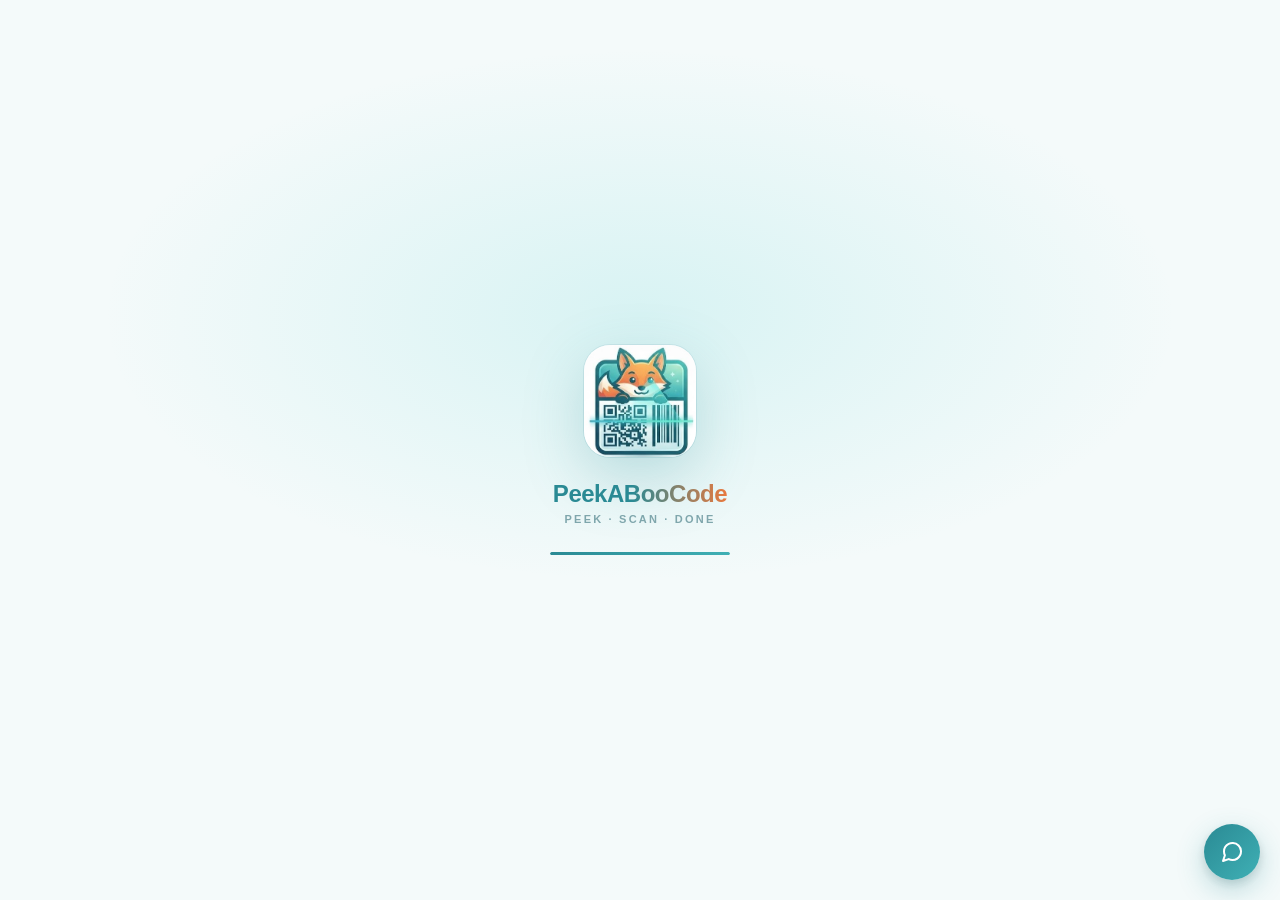
==== commit 081b84f3: "Bot : make help bot chatable and learning; fix UI layout issues Bot - add js/bot/storage.js (BotStor" ====
--- a/index.html
+++ b/index.html
@@ -7,6 +7,7 @@
   <title>PeekABooCode | Clean</title>
   <meta name="description"
     content="Clean links, scan codes, check for threats, test your camera. Privacy-first, no backend.">
+  <meta name="theme-color" content="#2A8A94">
   <link rel="icon" type="image/png" href="assets/PeekABooCode.jpg" sizes="32x32">
 
   <script>
@@ -30,7 +31,6 @@
 
 <body>
 
-  <!-- First-load preloader -->
   <div id="preloader" class="preloader" aria-hidden="true">
     <div class="preloader-inner">
       <div class="preloader-logo-wrap">
@@ -47,18 +47,14 @@
     </div>
   </div>
 
-  <!-- Preloader failsafe: inline so it runs regardless of any external
-       script. Hides the preloader after 2.5s minimum, 4s maximum. -->
   <script>
     (function () {
       var el = document.getElementById('preloader');
       if (!el) return;
-
       var start = Date.now();
       var MIN_VISIBLE = 2500;
       var HARD = 4000;
       var FADE = 450;
-
       function remove() {
         if (!el || !el.parentNode) return;
         el.classList.add('is-hidden');
@@ -66,19 +62,15 @@
           if (el && el.parentNode) el.parentNode.removeChild(el);
         }, FADE);
       }
-
       function schedule() {
         var wait = Math.max(0, MIN_VISIBLE - (Date.now() - start));
         setTimeout(remove, wait);
       }
-
       if (document.readyState === 'loading') {
         document.addEventListener('DOMContentLoaded', schedule);
       } else {
         schedule();
       }
-
-      // Absolute failsafe: never trap the user, no matter what
       setTimeout(remove, HARD);
     })();
   </script>
@@ -107,31 +99,12 @@
         <span class="theme-label" data-theme-label>System</span>
       </button>
 
-      <button class="menu-toggle" data-menu-toggle type="button" aria-label="Open menu" aria-expanded="false"
-        aria-controls="mobile-menu">
-        <span class="menu-bar" aria-hidden="true"></span>
-        <span class="menu-bar" aria-hidden="true"></span>
-        <span class="menu-bar" aria-hidden="true"></span>
-      </button>
     </div>
 
-    <nav id="mobile-menu" class="mobile-menu" data-mobile-menu hidden aria-label="Mobile primary">
-      <a href="#clean" data-tab-link="clean" class="tab-link is-active" aria-current="page">Clean</a>
-      <a href="#test" data-tab-link="test" class="tab-link">Test</a>
-      <a href="#help" data-tab-link="help" class="tab-link">Help</a>
-      <a href="#settings" data-tab-link="settings" class="tab-link">Settings</a>
-
-      <button class="theme-toggle mobile-theme-toggle" data-theme-toggle type="button"
-        aria-label="Theme: system. Click to change.">
-        <span class="theme-icon" data-theme-icon="system" aria-hidden="true"></span>
-        <span class="theme-label" data-theme-label>System</span>
-      </button>
-    </nav>
   </header>
 
   <main id="main" class="site-main">
 
-    <!-- ===== Clean tab ===== -->
     <section class="tab-panel" data-tab-panel="clean" data-clean-drop aria-labelledby="tab-clean-heading">
       <h1 id="tab-clean-heading" class="panel-title"><span class="step-badge" aria-hidden="true">1</span>Clean</h1>
       <p class="panel-lede">Paste a link or scan a code. We'll strip trackers and show you where it's from.</p>
@@ -162,35 +135,27 @@
       <div class="clean-result" data-clean-result hidden aria-live="polite"></div>
     </section>
 
-    <!-- ===== Test tab ===== -->
     <section class="tab-panel" data-tab-panel="test" hidden aria-labelledby="tab-test-heading">
       <h1 id="tab-test-heading" class="panel-title"><span class="step-badge" aria-hidden="true">2</span>Test</h1>
       <p class="panel-lede">Check your camera, mic, and speaker before your next call.</p>
-
       <p class="calltest-status" data-test-status hidden></p>
-
       <div class="calltest-stage" data-test-stage></div>
     </section>
 
-    <!-- ===== Help tab ===== -->
     <section class="tab-panel" data-tab-panel="help" hidden aria-labelledby="tab-help-heading">
       <h1 id="tab-help-heading" class="panel-title"><span class="step-badge" aria-hidden="true">3</span>Help</h1>
       <p class="panel-lede">Everything you need to know, in one place.</p>
-      <div class="placeholder-card">
-        <p class="placeholder-label">Coming Day 9</p>
-        <p>Full documentation, QR vs barcode guide, phishing protection, Singlish glossary.</p>
-      </div>
-    </section>
-
-    <!-- ===== Settings tab ===== -->
+
+      <div class="help-stage" data-help-stage></div>
+    </section>
+
     <section class="tab-panel" data-tab-panel="settings" hidden aria-labelledby="tab-settings-heading">
       <h1 id="tab-settings-heading" class="panel-title"><span class="step-badge" aria-hidden="true">4</span>Settings
       </h1>
-      <p class="panel-lede">Custom mapping, tracking params, import/export, theme.</p>
-      <div class="placeholder-card">
-        <p class="placeholder-label">Coming Day 8</p>
-        <p>Custom app mapping, tracking params, import/export, resets.</p>
-      </div>
+      <p class="panel-lede">Custom mapping, tracking params, import/export, resets. All stored locally in your browser.
+      </p>
+
+      <div class="settings-stage" data-settings-stage></div>
     </section>
   </main>
 
@@ -229,13 +194,17 @@
 
   <script src="js/theme.js"></script>
   <script src="js/tabs.js"></script>
-  <script src="js/menu.js"></script>
   <script src="js/icons.js"></script>
+  <script src="js/settings.js"></script>
   <script src="js/link-cleaner.js"></script>
   <script src="js/scan.js"></script>
   <script src="js/threat-checker.js"></script>
   <script src="js/generate-code.js"></script>
   <script src="js/call-test.js"></script>
+  <script src="js/help-page.js"></script>
+  <script src="js/bot/storage.js"></script>
+  <script src="js/bot/engine.js"></script>
+  <script src="js/bot/bot.js"></script>
   <script src="js/app.js"></script>
 </body>
 
--- a/css/theme.css
+++ b/css/theme.css
@@ -120,6 +120,7 @@
 html {
     -webkit-text-size-adjust: 100%;
     text-size-adjust: 100%;
+    -webkit-tap-highlight-color: transparent;
 }
 
 body {
@@ -201,6 +202,20 @@
     background: none;
     border: none;
     cursor: pointer;
+    touch-action: manipulation;
+}
+
+button:disabled {
+    cursor: not-allowed;
+}
+
+@media (max-width: 719px) {
+
+    input,
+    select,
+    textarea {
+        font-size: 16px;
+    }
 }
 
 ::selection {
--- a/css/layout.css
+++ b/css/layout.css
@@ -1,7 +1,7 @@
 /* ============================================
-   layout.css - page structure (PixFold style)
-   Centered hero, segmented tabs, card panels,
-   centered footer with divider.
+   layout.css - page structure
+   - Mobile & tablet: centered hero + segmented tabs
+   - Desktop (>=1024px): sidebar + wide main content
    ============================================ */
 
 /* --- Skip link --- */
@@ -29,6 +29,7 @@
 }
 
 .header-inner {
+    position: relative;
     max-width: var(--content-max);
     margin: 0 auto;
     padding: 44px 20px 0;
@@ -108,7 +109,7 @@
     font-size: 1rem;
 }
 
-/* --- Segmented tab navigation --- */
+/* --- Segmented tab navigation (mobile + tablet) --- */
 .tab-nav {
     display: grid;
     grid-template-columns: repeat(4, 1fr);
@@ -143,7 +144,7 @@
     color: var(--accent);
 }
 
-/* --- Theme toggle: round, fixed top-right --- */
+/* --- Theme toggle: scrolls with the header --- */
 .theme-toggle {
     display: inline-flex;
     align-items: center;
@@ -164,9 +165,9 @@
 }
 
 .header-inner>.theme-toggle {
-    position: fixed;
+    position: absolute;
     top: 20px;
-    right: 24px;
+    right: 20px;
     z-index: 30;
 }
 
@@ -203,14 +204,6 @@
     mask-image: url("../assets/icons/monitor.svg");
 }
 
-/* --- Hamburger + mobile menu: not used in this layout ---
-   (the segmented tabs fit on every screen size; markup and
-   menu.js are left in place untouched) */
-.menu-toggle,
-.mobile-menu {
-    display: none !important;
-}
-
 /* --- Main --- */
 .site-main {
     flex: 1;
@@ -222,6 +215,7 @@
 
 /* --- Panel = card --- */
 .tab-panel {
+    min-width: 0;
     padding: 30px;
     background: var(--card-bg);
     border: 1px solid var(--border);
@@ -238,7 +232,7 @@
     align-items: center;
     gap: 12px;
     margin-bottom: 8px;
-    font-size: 1.125rem;
+    font-size: 1.375rem;
     font-weight: 700;
 }
 
@@ -390,10 +384,13 @@
     font-family: var(--font-mono);
 }
 
-/* --- Responsive --- */
+/* ============================================
+   Mobile tweaks (<720px)
+   ============================================ */
+
 @media (max-width: 719px) {
     .header-inner {
-        padding: 72px 14px 0;
+        padding: 68px 14px 0;
         gap: 22px;
     }
 
@@ -440,4 +437,230 @@
     .footer-social {
         gap: 18px;
     }
+
+    /* keep the footer links clear of the floating chat button */
+    .site-footer {
+        padding-bottom: 56px;
+    }
+}
+
+/* ============================================
+   Desktop layout (>=1024px)
+   Sidebar + wide main content.
+   Tablet (720-1023px) and mobile keep the
+   centered layout above.
+   ============================================ */
+
+@media (min-width: 1024px) {
+
+    /* --- Body becomes a two-column grid --- */
+    body {
+        display: grid;
+        grid-template-columns: clamp(240px, 22vw, 300px) 1fr;
+        grid-template-rows: 1fr auto;
+        grid-template-areas:
+            "sidebar main"
+            "sidebar footer";
+        min-height: 100vh;
+        min-height: 100dvh;
+        background-image: radial-gradient(60% 380px at calc(50% + 150px) 0%,
+                var(--glow),
+                transparent 70%);
+    }
+
+    /* --- Sidebar --- */
+    .site-header {
+        grid-area: sidebar;
+        position: sticky;
+        top: 0;
+        height: 100vh;
+        height: 100dvh;
+        overflow-y: auto;
+        background: var(--bg-elevated);
+        border-right: 1px solid var(--border);
+        border-bottom: none;
+        z-index: 20;
+    }
+
+    .header-inner {
+        max-width: none;
+        margin: 0;
+        padding: 28px 20px 24px;
+        height: 100%;
+        display: flex;
+        flex-direction: column;
+        align-items: stretch;
+        gap: 24px;
+        position: static;
+    }
+
+    /* --- Brand / tagline --- */
+    .hero {
+        align-items: flex-start;
+        text-align: left;
+        gap: 10px;
+        padding-bottom: 8px;
+    }
+
+    .brand {
+        gap: 10px;
+    }
+
+    .brand-logo {
+        width: 40px;
+        height: 40px;
+        border-radius: 10px;
+        box-shadow: var(--shadow-sm);
+    }
+
+    .brand-name {
+        font-size: 1.25rem;
+        letter-spacing: -0.01em;
+        line-height: 1.2;
+    }
+
+    .hero-sub {
+        font-size: 0.75rem;
+        line-height: 1.5;
+        max-width: none;
+        color: var(--text-muted);
+    }
+
+    /* --- Vertical nav --- */
+    .tab-nav {
+        display: flex;
+        flex-direction: column;
+        gap: 2px;
+        padding: 0;
+        background: transparent;
+        border: none;
+        border-radius: 0;
+        grid-template-columns: none;
+    }
+
+    .tab-link {
+        display: flex;
+        align-items: center;
+        gap: 10px;
+        padding: 11px 14px;
+        text-align: left;
+        border-radius: var(--radius-md);
+        font-size: 0.9375rem;
+        font-weight: 600;
+        white-space: nowrap;
+        width: 100%;
+        box-sizing: border-box;
+    }
+
+    .tab-link::before {
+        display: inline-flex;
+        align-items: center;
+        justify-content: center;
+        width: 20px;
+        height: 20px;
+        font-size: 1rem;
+        line-height: 1;
+        flex-shrink: 0;
+    }
+
+    .tab-link[data-tab-link="clean"]::before {
+        content: "🧹";
+    }
+
+    .tab-link[data-tab-link="test"]::before {
+        content: "📹";
+    }
+
+    .tab-link[data-tab-link="help"]::before {
+        content: "❓";
+    }
+
+    .tab-link[data-tab-link="settings"]::before {
+        content: "⚙️";
+    }
+
+    .tab-link:hover {
+        background: var(--bg-hover);
+    }
+
+    .tab-link.is-active {
+        background: var(--accent-soft);
+        border-color: transparent;
+        color: var(--accent);
+    }
+
+    /* --- Theme toggle pinned to sidebar bottom --- */
+    .header-inner>.theme-toggle {
+        position: static;
+        top: auto;
+        right: auto;
+        margin-top: auto;
+        width: 100%;
+        height: auto;
+        padding: 11px 14px;
+        border-radius: var(--radius-md);
+        justify-content: flex-start;
+        gap: 10px;
+        background: var(--bg-subtle);
+        box-shadow: none;
+        font-size: 0.875rem;
+        font-weight: 600;
+    }
+
+    .header-inner>.theme-toggle:hover {
+        background: var(--bg-hover);
+    }
+
+    .theme-label {
+        display: inline;
+    }
+
+    /* --- Main content --- */
+    .site-main {
+        min-width: 0;
+        grid-area: main;
+        max-width: none;
+        margin: 0;
+        width: 100%;
+        padding: 40px 48px 32px;
+    }
+
+    .tab-panel {
+        max-width: 1100px;
+        margin: 0 auto;
+        padding: 36px;
+        border-radius: var(--radius-lg);
+    }
+
+    .panel-title {
+        font-size: 1.5rem;
+    }
+
+    .panel-lede {
+        max-width: 70ch;
+        font-size: 1rem;
+    }
+
+    /* --- Footer below main content --- */
+    .site-footer {
+        grid-area: footer;
+        padding: 0 48px 32px;
+    }
+
+    .footer-inner {
+        max-width: 1100px;
+        margin: 0 auto;
+        padding: 24px 0 32px;
+    }
+}
+
+/* --- Extra-wide screens: give the panel a bit more room --- */
+@media (min-width: 1440px) {
+    .tab-panel {
+        max-width: 1200px;
+    }
+
+    .footer-inner {
+        max-width: 1200px;
+    }
 }
--- a/css/components.css
+++ b/css/components.css
@@ -402,7 +402,6 @@
     padding: 20px;
 }
 
-/* --- Logo with scan-line --- */
 .preloader-logo-wrap {
     position: relative;
     width: 112px;
@@ -439,7 +438,6 @@
     mix-blend-mode: screen;
 }
 
-/* --- Brand text --- */
 .preloader-brand {
     display: flex;
     flex-direction: column;
@@ -468,7 +466,6 @@
     color: var(--text-faint);
 }
 
-/* --- Progress bar --- */
 .preloader-bar {
     width: 180px;
     height: 3px;
@@ -487,7 +484,6 @@
     animation: preloader-bar 2500ms cubic-bezier(0.4, 0, 0.2, 1) forwards;
 }
 
-/* --- Animations --- */
 @keyframes preloader-pop {
     0% {
         opacity: 0;
@@ -536,7 +532,6 @@
     }
 }
 
-/* --- Reduced motion --- */
 @media (prefers-reduced-motion: reduce) {
     .preloader {
         transition: none;
@@ -1265,62 +1260,6 @@
     }
 }
 
-/* --- Mobile --- */
-@media (max-width: 560px) {
-    .clean-form {
-        flex-direction: column;
-    }
-
-    .clean-form .btn {
-        width: 100%;
-    }
-
-    .clean-url-row {
-        flex-direction: column;
-        align-items: stretch;
-    }
-
-    .scan-actions {
-        flex-direction: column;
-    }
-
-    .scan-btn {
-        flex: 1 1 auto;
-    }
-
-    .scan-actions-row {
-        flex-direction: column;
-    }
-
-    .scan-actions-row .btn {
-        width: 100%;
-    }
-
-    .clean-verdict-actions .btn {
-        width: 100%;
-    }
-
-    .clean-online-consent-actions .btn {
-        width: 100%;
-    }
-
-    .code-modal {
-        padding: 12px;
-    }
-
-    .code-modal-actions .btn {
-        flex: 1 1 100%;
-    }
-
-    .clean-action-row {
-        flex-direction: column;
-    }
-
-    .clean-action-row .btn {
-        width: 100%;
-    }
-}
-
 /* ============================================
    Call Test — pre-call A/V check
    ============================================ */
@@ -1422,7 +1361,6 @@
     object-fit: cover;
     display: block;
     transform: scaleX(-1);
-    /* mirror for a natural self-view */
 }
 
 .calltest-video-overlay {
@@ -1557,7 +1495,1239 @@
     justify-content: flex-end;
 }
 
-/* --- Responsive --- */
+/* --- Inline audio player --- */
+.calltest-audio-holder {
+    margin-top: 8px;
+}
+
+.calltest-audio {
+    display: block;
+    width: 100%;
+    max-width: 100%;
+    height: 40px;
+    border-radius: var(--radius-sm);
+}
+
+/* --- LAN instructions --- */
+.calltest-consent-steps {
+    margin: 10px 0;
+    padding-left: 22px;
+    font-size: 0.875rem;
+    color: var(--text-muted);
+    line-height: 1.6;
+}
+
+.calltest-consent-steps li {
+    margin: 4px 0;
+}
+
+.calltest-consent-steps code {
+    padding: 2px 6px;
+    background: var(--bg);
+    border-radius: 4px;
+    font-family: var(--font-mono);
+    font-size: 0.8125rem;
+    color: var(--accent);
+}
+
+/* --- Resume prompt --- */
+.calltest-resume {
+    display: flex;
+    align-items: flex-start;
+    gap: 14px;
+    padding: 16px 18px;
+    margin-bottom: 18px;
+    background: var(--warning-soft);
+    border: 1px solid var(--warning);
+    border-radius: var(--radius-md);
+    animation: calltest-resume-in 200ms ease;
+}
+
+@keyframes calltest-resume-in {
+    from {
+        opacity: 0;
+        transform: translateY(-6px);
+    }
+
+    to {
+        opacity: 1;
+        transform: none;
+    }
+}
+
+.calltest-resume-icon {
+    font-size: 1.5rem;
+    line-height: 1;
+    flex-shrink: 0;
+}
+
+.calltest-resume-text {
+    flex: 1;
+    min-width: 0;
+}
+
+.calltest-resume-title {
+    margin: 0 0 4px;
+    font-size: 0.9375rem;
+    font-weight: 700;
+    color: var(--warning);
+}
+
+.calltest-resume-body {
+    margin: 0;
+    font-size: 0.875rem;
+    color: var(--text-muted);
+    line-height: 1.5;
+}
+
+.calltest-resume-actions {
+    display: flex;
+    gap: 8px;
+    flex-wrap: wrap;
+    flex-shrink: 0;
+    align-self: center;
+}
+
+@media (prefers-reduced-motion: reduce) {
+    .calltest-resume {
+        animation: none;
+    }
+}
+
+/* ============================================
+   Settings
+   ============================================ */
+
+.settings-stage {
+    display: flex;
+    flex-direction: column;
+    gap: 24px;
+}
+
+.settings-section {
+    padding: 22px;
+    background: var(--bg-subtle);
+    border: 1px solid var(--border);
+    border-radius: var(--radius-md);
+}
+
+.settings-section-danger {
+    border-color: var(--danger);
+    background: var(--danger-soft);
+}
+
+.settings-section-head {
+    margin-bottom: 16px;
+}
+
+.settings-section-title {
+    margin: 0 0 4px;
+    font-size: 1rem;
+    font-weight: 700;
+}
+
+.settings-section-lede {
+    margin: 0;
+    color: var(--text-muted);
+    font-size: 0.875rem;
+    line-height: 1.5;
+}
+
+.settings-section-lede code {
+    padding: 2px 6px;
+    background: var(--bg);
+    border-radius: 4px;
+    font-size: 0.8125rem;
+}
+
+.settings-list {
+    display: flex;
+    flex-direction: column;
+    gap: 8px;
+    margin-bottom: 12px;
+}
+
+.settings-row {
+    display: grid;
+    grid-template-columns: 1.4fr 1.4fr 60px auto auto;
+    gap: 8px;
+    align-items: center;
+}
+
+.settings-row-new {
+    grid-template-columns: 1.4fr 1.4fr 60px auto;
+    padding-top: 12px;
+    border-top: 1px dashed var(--border-strong);
+}
+
+.settings-input {
+    width: 100%;
+    padding: 9px 11px;
+    background: var(--bg);
+    color: var(--text);
+    border: 1px solid var(--border);
+    border-radius: var(--radius-sm);
+    font: inherit;
+    font-size: 0.875rem;
+    min-width: 0;
+}
+
+.settings-input:focus {
+    outline: none;
+    border-color: var(--accent);
+    box-shadow: 0 0 0 3px var(--accent-soft);
+}
+
+.settings-input-icon {
+    text-align: center;
+}
+
+.settings-input-wide {
+    grid-column: span 3;
+}
+
+.settings-empty {
+    margin: 0 0 12px;
+    color: var(--text-faint);
+    font-size: 0.875rem;
+    font-style: italic;
+}
+
+.settings-chips {
+    display: flex;
+    flex-wrap: wrap;
+    gap: 8px;
+    margin-bottom: 12px;
+}
+
+.settings-chip {
+    display: inline-flex;
+    align-items: center;
+    gap: 6px;
+    padding: 4px 4px 4px 10px;
+    background: var(--accent-soft);
+    color: var(--accent);
+    border-radius: 999px;
+    font-size: 0.8125rem;
+}
+
+.settings-chip code {
+    font-size: 0.8125rem;
+}
+
+.settings-chip-remove {
+    width: 20px;
+    height: 20px;
+    border-radius: 50%;
+    color: var(--accent);
+    font-size: 1.125rem;
+    line-height: 1;
+    display: inline-flex;
+    align-items: center;
+    justify-content: center;
+    cursor: pointer;
+}
+
+.settings-chip-remove:hover {
+    background: rgba(0, 0, 0, 0.08);
+}
+
+.settings-toolbar {
+    display: flex;
+    gap: 8px;
+    flex-wrap: wrap;
+    margin-bottom: 12px;
+}
+
+.settings-toolbar:last-child {
+    margin-bottom: 0;
+}
+
+.settings-flash {
+    padding: 10px 14px;
+    margin-bottom: 16px;
+    background: var(--warning-soft);
+    color: var(--warning);
+    border: 1px solid var(--warning);
+    border-radius: var(--radius-sm);
+    font-size: 0.875rem;
+}
+
+.settings-flash.is-success {
+    background: var(--success-soft);
+    color: var(--success);
+    border-color: var(--success);
+}
+
+/* ============================================
+   Help page
+   ============================================ */
+
+.help-stage {
+    display: flex;
+    flex-direction: column;
+    gap: 12px;
+}
+
+.help-search-wrap {
+    margin-bottom: 4px;
+}
+
+.help-search {
+    width: 100%;
+    padding: 12px 14px;
+    background: var(--bg-subtle);
+    color: var(--text);
+    border: 1px solid var(--border);
+    border-radius: var(--radius-md);
+    font: inherit;
+    font-size: 0.9375rem;
+}
+
+.help-search:focus {
+    outline: none;
+    border-color: var(--accent);
+    box-shadow: 0 0 0 3px var(--accent-soft);
+}
+
+.help-list {
+    display: flex;
+    flex-direction: column;
+    gap: 8px;
+}
+
+.help-section {
+    border: 1px solid var(--border);
+    border-radius: var(--radius-md);
+    background: var(--bg-subtle);
+    overflow: hidden;
+}
+
+.help-section.is-open {
+    border-color: var(--accent);
+}
+
+.help-section-head {
+    display: flex;
+    align-items: center;
+    justify-content: space-between;
+    width: 100%;
+    padding: 14px 16px;
+    background: transparent;
+    color: var(--text);
+    font-size: 1rem;
+    font-weight: 700;
+    text-align: left;
+    cursor: pointer;
+}
+
+.help-section-head:hover {
+    background: var(--bg-hover);
+}
+
+.help-section-chevron {
+    color: var(--text-muted);
+    transition: transform 150ms ease;
+    flex-shrink: 0;
+}
+
+.help-section.is-open .help-section-chevron {
+    transform: rotate(90deg);
+}
+
+.help-section-body {
+    padding: 0 16px 18px;
+    color: var(--text-muted);
+    font-size: 0.9375rem;
+    line-height: 1.6;
+}
+
+.help-section-body p {
+    margin: 0 0 10px;
+}
+
+.help-section-body p:last-child {
+    margin-bottom: 0;
+}
+
+.help-section-body ul {
+    margin: 0 0 10px;
+    padding-left: 22px;
+}
+
+.help-section-body li {
+    margin: 4px 0;
+}
+
+.help-section-body code {
+    padding: 2px 6px;
+    background: var(--bg);
+    border-radius: 4px;
+    font-size: 0.8125rem;
+}
+
+.help-loading,
+.help-error,
+.help-empty {
+    padding: 16px;
+    color: var(--text-muted);
+    font-size: 0.9375rem;
+    text-align: center;
+}
+
+.help-error {
+    color: var(--danger);
+}
+
+/* ============================================
+   Help bot - floating chat widget
+   ============================================ */
+
+/* --- Floating chat button --- */
+.bot-fab {
+    position: fixed;
+    right: 20px;
+    bottom: calc(20px + env(safe-area-inset-bottom, 0px));
+    width: 56px;
+    height: 56px;
+    border-radius: 50%;
+    background: var(--btn-gradient);
+    color: #FFFFFF;
+    display: inline-flex;
+    align-items: center;
+    justify-content: center;
+    box-shadow: 0 10px 28px var(--btn-shadow), 0 4px 10px rgba(0, 0, 0, 0.12);
+    z-index: 1400;
+    cursor: pointer;
+    transition: transform 180ms ease, box-shadow 180ms ease;
+    border: none;
+}
+
+.bot-fab:hover {
+    transform: translateY(-3px);
+}
+
+.bot-fab:active {
+    transform: translateY(-1px);
+}
+
+.bot-fab:focus-visible {
+    outline: 3px solid var(--accent);
+    outline-offset: 3px;
+}
+
+.bot-fab[aria-expanded="true"] {
+    background: var(--bg-elevated);
+    color: var(--text);
+    border: 1px solid var(--border);
+}
+
+.bot-fab-icon {
+    width: 24px;
+    height: 24px;
+    display: block;
+}
+
+.bot-fab.has-news {
+    animation: bot-fab-pulse 2s ease-in-out infinite;
+}
+
+@keyframes bot-fab-pulse {
+
+    0%,
+    100% {
+        box-shadow: 0 10px 28px var(--btn-shadow), 0 0 0 0 var(--accent-line);
+    }
+
+    50% {
+        box-shadow: 0 10px 28px var(--btn-shadow), 0 0 0 12px rgba(42, 138, 148, 0);
+    }
+}
+
+.bot-fab-badge {
+    position: absolute;
+    top: -4px;
+    right: -4px;
+    min-width: 20px;
+    height: 20px;
+    padding: 0 6px;
+    border-radius: 999px;
+    background: var(--brand-orange);
+    color: #FFFFFF;
+    font-size: 0.6875rem;
+    font-weight: 700;
+    line-height: 20px;
+    text-align: center;
+    box-shadow: 0 2px 6px rgba(0, 0, 0, 0.15);
+    pointer-events: none;
+}
+
+.bot-fab-badge[hidden] {
+    display: none;
+}
+
+/* --- Chat panel --- */
+.bot-panel {
+    position: fixed;
+    right: 20px;
+    bottom: calc(88px + env(safe-area-inset-bottom, 0px));
+    width: min(390px, calc(100vw - 40px));
+    height: min(620px, calc(100vh - 120px));
+    height: min(620px, calc(100dvh - 120px));
+    background: var(--bg-elevated);
+    border: 1px solid var(--border);
+    border-radius: var(--radius-lg);
+    box-shadow: var(--shadow-lg);
+    display: flex;
+    flex-direction: column;
+    z-index: 1400;
+    overflow: hidden;
+    animation: bot-panel-in 200ms ease-out;
+}
+
+.bot-panel[hidden] {
+    display: none;
+}
+
+@keyframes bot-panel-in {
+    from {
+        opacity: 0;
+        transform: translateY(10px);
+    }
+
+    to {
+        opacity: 1;
+        transform: none;
+    }
+}
+
+@media (prefers-reduced-motion: reduce) {
+
+    .bot-fab.has-news,
+    .bot-panel {
+        animation: none;
+    }
+}
+
+/* --- Header --- */
+.bot-panel-head {
+    display: flex;
+    align-items: center;
+    justify-content: space-between;
+    gap: 8px;
+    padding: 12px 14px;
+    border-bottom: 1px solid var(--border);
+    background: var(--bg-subtle);
+    flex-shrink: 0;
+}
+
+.bot-panel-head-left {
+    display: flex;
+    align-items: center;
+    gap: 10px;
+    min-width: 0;
+}
+
+.bot-panel-avatar {
+    width: 34px;
+    height: 34px;
+    border-radius: 50%;
+    background: var(--accent-soft);
+    display: inline-flex;
+    align-items: center;
+    justify-content: center;
+    font-size: 1.125rem;
+    flex-shrink: 0;
+}
+
+.bot-panel-title-wrap {
+    display: flex;
+    flex-direction: column;
+    line-height: 1.25;
+    min-width: 0;
+}
+
+.bot-panel-title {
+    font-weight: 700;
+    font-size: 0.9375rem;
+    color: var(--text);
+}
+
+.bot-panel-status {
+    font-size: 0.6875rem;
+    color: var(--text-muted);
+    display: inline-flex;
+    align-items: center;
+    gap: 5px;
+    white-space: nowrap;
+    overflow: hidden;
+    text-overflow: ellipsis;
+}
+
+.bot-panel-status::before {
+    content: "";
+    flex: 0 0 6px;
+    height: 6px;
+    border-radius: 50%;
+    background: var(--success);
+}
+
+.bot-panel-head-actions {
+    display: flex;
+    align-items: center;
+    gap: 4px;
+    flex-shrink: 0;
+}
+
+.bot-lang {
+    padding: 4px 10px;
+    border-radius: 999px;
+    background: var(--accent-soft);
+    color: var(--accent);
+    font-size: 0.75rem;
+    font-weight: 700;
+    cursor: pointer;
+    border: 1px solid var(--accent-line);
+}
+
+.bot-lang:hover {
+    background: var(--bg-hover);
+}
+
+.bot-icon-btn {
+    width: 32px;
+    height: 32px;
+    border-radius: var(--radius-sm);
+    color: var(--text-muted);
+    display: inline-flex;
+    align-items: center;
+    justify-content: center;
+    cursor: pointer;
+}
+
+.bot-icon-btn:hover {
+    background: var(--bg-hover);
+    color: var(--text);
+}
+
+/* --- Messages --- */
+.bot-panel-body {
+    flex: 1 1 auto;
+    min-height: 0;
+    overflow-y: auto;
+    overscroll-behavior: contain;
+    padding: 16px 14px;
+    background: var(--bg);
+}
+
+.bot-messages {
+    display: flex;
+    flex-direction: column;
+    gap: 10px;
+}
+
+.bot-msg {
+    display: flex;
+    flex-direction: column;
+    gap: 6px;
+    max-width: 88%;
+}
+
+.bot-msg-user {
+    align-self: flex-end;
+    align-items: flex-end;
+}
+
+.bot-msg-bot {
+    align-self: flex-start;
+    align-items: flex-start;
+}
+
+.bot-msg-body {
+    padding: 9px 13px;
+    border-radius: 16px;
+    font-size: 0.875rem;
+    line-height: 1.5;
+    overflow-wrap: anywhere;
+}
+
+.bot-msg-body ul {
+    margin: 4px 0 0;
+    padding-left: 18px;
+}
+
+.bot-msg-body code {
+    padding: 1px 5px;
+    border-radius: 5px;
+    background: rgba(0, 0, 0, 0.08);
+}
+
+.bot-msg-user .bot-msg-body {
+    background: var(--accent);
+    color: var(--accent-text);
+    border-bottom-right-radius: 4px;
+}
+
+.bot-msg-bot .bot-msg-body {
+    background: var(--bg-subtle);
+    color: var(--text);
+    border-bottom-left-radius: 4px;
+}
+
+.bot-msg-system {
+    align-self: center;
+    color: var(--text-faint);
+    font-size: 0.75rem;
+}
+
+.bot-msg-link {
+    color: var(--accent);
+    font-size: 0.8125rem;
+    font-weight: 600;
+    text-decoration: underline;
+    text-underline-offset: 2px;
+    margin-left: 4px;
+}
+
+.bot-msg-feedback {
+    display: flex;
+    align-items: center;
+    gap: 6px;
+    margin-left: 4px;
+}
+
+.bot-fb-btn {
+    padding: 4px 9px;
+    border-radius: var(--radius-sm);
+    background: var(--bg-elevated);
+    border: 1px solid var(--border);
+    font-size: 0.8125rem;
+    line-height: 1.2;
+    cursor: pointer;
+}
+
+.bot-fb-btn:hover {
+    background: var(--bg-hover);
+}
+
+.bot-fb-done,
+.bot-fb-note {
+    font-size: 0.75rem;
+    font-weight: 600;
+}
+
+.bot-fb-done {
+    color: var(--success);
+}
+
+.bot-fb-note {
+    color: var(--text-muted);
+}
+
+/* --- Typing indicator --- */
+.bot-typing .bot-msg-body {
+    display: inline-flex;
+    gap: 4px;
+    padding: 12px 14px;
+}
+
+.bot-typing .bot-msg-body span {
+    width: 6px;
+    height: 6px;
+    border-radius: 50%;
+    background: var(--text-faint);
+    animation: bot-dot 1s ease-in-out infinite;
+}
+
+.bot-typing .bot-msg-body span:nth-child(2) {
+    animation-delay: 0.15s;
+}
+
+.bot-typing .bot-msg-body span:nth-child(3) {
+    animation-delay: 0.3s;
+}
+
+@keyframes bot-dot {
+
+    0%,
+    60%,
+    100% {
+        opacity: 0.35;
+        transform: none;
+    }
+
+    30% {
+        opacity: 1;
+        transform: translateY(-3px);
+    }
+}
+
+/* --- Chips (suggestions / quick replies) --- */
+.bot-chips {
+    display: flex;
+    flex-wrap: wrap;
+    gap: 6px;
+    align-self: stretch;
+}
+
+.bot-chips-label {
+    flex: 0 0 100%;
+    margin: 2px 0 0;
+    font-size: 0.75rem;
+    font-weight: 600;
+    color: var(--text-muted);
+}
+
+.bot-chip {
+    padding: 7px 12px;
+    background: var(--bg-elevated);
+    border: 1px solid var(--accent-line);
+    border-radius: 999px;
+    color: var(--accent);
+    font-size: 0.8125rem;
+    font-weight: 600;
+    line-height: 1.3;
+    text-align: left;
+    cursor: pointer;
+    transition: background-color 150ms ease;
+}
+
+.bot-chip:hover {
+    background: var(--accent-soft);
+}
+
+.bot-chip-teach {
+    border-color: var(--brand-orange);
+    color: var(--brand-orange);
+}
+
+.bot-chip-teach:hover {
+    background: var(--brand-orange-soft);
+}
+
+.bot-chip-danger {
+    border-color: var(--danger);
+    color: var(--danger);
+}
+
+.bot-chip-danger:hover {
+    background: var(--danger-soft);
+}
+
+/* --- Correction card --- */
+.bot-card {
+    padding: 12px;
+    background: var(--bg-elevated);
+    border: 1px solid var(--border);
+    border-radius: var(--radius-md);
+    display: flex;
+    flex-direction: column;
+    gap: 8px;
+}
+
+.bot-card-title {
+    margin: 0;
+    font-size: 0.8125rem;
+    font-weight: 700;
+}
+
+.bot-card-list {
+    display: flex;
+    flex-direction: column;
+    gap: 4px;
+    max-height: 180px;
+    overflow-y: auto;
+}
+
+.bot-card-option {
+    padding: 8px 10px;
+    background: var(--bg-subtle);
+    border: 1px solid var(--border);
+    border-radius: var(--radius-sm);
+    color: var(--text);
+    font-size: 0.8125rem;
+    text-align: left;
+    cursor: pointer;
+}
+
+.bot-card-option:hover {
+    background: var(--accent-soft);
+    border-color: var(--accent);
+}
+
+.bot-card-actions {
+    display: flex;
+    flex-wrap: wrap;
+    gap: 6px;
+}
+
+/* --- Composer --- */
+.bot-panel-input {
+    display: flex;
+    align-items: center;
+    gap: 8px;
+    padding: 10px 12px;
+    border-top: 1px solid var(--border);
+    background: var(--bg-elevated);
+    flex-shrink: 0;
+}
+
+.bot-input {
+    flex: 1;
+    min-width: 0;
+    padding: 10px 14px;
+    background: var(--bg-subtle);
+    color: var(--text);
+    border: 1px solid var(--border);
+    border-radius: 999px;
+    font: inherit;
+    font-size: 0.875rem;
+}
+
+.bot-input::placeholder {
+    color: var(--text-faint);
+}
+
+.bot-input:focus {
+    outline: none;
+    border-color: var(--accent);
+    box-shadow: 0 0 0 3px var(--accent-soft);
+}
+
+.bot-send {
+    width: 40px;
+    height: 40px;
+    border-radius: 50%;
+    background: var(--accent);
+    color: var(--accent-text);
+    display: inline-flex;
+    align-items: center;
+    justify-content: center;
+    cursor: pointer;
+    flex-shrink: 0;
+    transition: background-color 150ms ease;
+}
+
+.bot-send:hover {
+    background: var(--accent-hover);
+}
+
+/* --- "What I've learned" view (covers the chat, under the header) --- */
+.bot-memory {
+    position: absolute;
+    top: 58px;
+    right: 0;
+    bottom: 0;
+    left: 0;
+    z-index: 2;
+    overflow-y: auto;
+    padding: 14px;
+    background: var(--bg-elevated);
+}
+
+.bot-memory[hidden] {
+    display: none;
+}
+
+.bot-memory-head {
+    display: flex;
+    align-items: center;
+    justify-content: space-between;
+}
+
+.bot-memory h2 {
+    margin: 0;
+    font-size: 1rem;
+}
+
+.bot-memory h3 {
+    margin: 16px 0 6px;
+    font-size: 0.8125rem;
+    color: var(--text-muted);
+}
+
+.bot-memory-sub,
+.bot-memory-empty {
+    margin: 4px 0;
+    font-size: 0.8125rem;
+    color: var(--text-muted);
+}
+
+.bot-memory-item {
+    display: flex;
+    align-items: flex-start;
+    justify-content: space-between;
+    gap: 10px;
+    padding: 10px 12px;
+    margin-bottom: 6px;
+    background: var(--bg-subtle);
+    border: 1px solid var(--border);
+    border-radius: var(--radius-sm);
+    font-size: 0.8125rem;
+}
+
+.bot-memory-item div {
+    min-width: 0;
+}
+
+.bot-memory-item strong,
+.bot-memory-item span {
+    display: block;
+    overflow-wrap: anywhere;
+}
+
+.bot-memory-item span {
+    margin-top: 2px;
+    color: var(--text-muted);
+}
+
+.bot-memory-del {
+    flex-shrink: 0;
+    padding: 4px 8px;
+    border-radius: var(--radius-sm);
+    color: var(--danger);
+    font-size: 0.75rem;
+    font-weight: 600;
+    cursor: pointer;
+}
+
+.bot-memory-del:hover {
+    background: var(--danger-soft);
+}
+
+.bot-memory-group {
+    margin-bottom: 10px;
+}
+
+.bot-memory-group p {
+    margin: 0 0 4px;
+    font-size: 0.8125rem;
+    font-weight: 600;
+}
+
+.bot-memory-phrase {
+    display: inline-flex;
+    align-items: center;
+    gap: 4px;
+    margin: 0 4px 4px 0;
+    padding: 3px 4px 3px 10px;
+    background: var(--accent-soft);
+    border-radius: 999px;
+    font-size: 0.75rem;
+    color: var(--accent);
+}
+
+.bot-memory-phrase button {
+    width: 18px;
+    height: 18px;
+    border-radius: 50%;
+    line-height: 1;
+    color: inherit;
+    cursor: pointer;
+}
+
+.bot-memory-phrase button:hover {
+    background: var(--accent-line);
+}
+
+.bot-memory-foot {
+    display: flex;
+    flex-wrap: wrap;
+    gap: 6px;
+    margin-top: 16px;
+}
+
+/* --- Nudges --- */
+.bot-nudge {
+    display: flex;
+    align-items: center;
+    gap: 10px;
+    padding: 12px 14px;
+    margin-bottom: 16px;
+    background: var(--accent-soft);
+    border: 1px solid var(--accent-line);
+    border-radius: var(--radius-md);
+    flex-wrap: wrap;
+}
+
+.bot-nudge-text {
+    flex: 1;
+    min-width: 0;
+    font-size: 0.875rem;
+    color: var(--accent);
+    font-weight: 500;
+}
+
+.bot-nudge-dismiss {
+    width: 28px;
+    height: 28px;
+    border-radius: 50%;
+    color: var(--accent);
+    font-size: 1.125rem;
+    line-height: 1;
+    cursor: pointer;
+    display: inline-flex;
+    align-items: center;
+    justify-content: center;
+}
+
+.bot-nudge-dismiss:hover {
+    background: rgba(0, 0, 0, 0.08);
+}
+
+.bot-nudge-dot {
+    display: inline-block;
+    width: 8px;
+    height: 8px;
+    border-radius: 50%;
+    background: var(--brand-orange);
+    margin-left: 4px;
+    vertical-align: middle;
+}
+
+/* --- Small screens: panel becomes a bottom sheet --- */
+@media (max-width: 560px) {
+    .bot-fab {
+        right: 14px;
+        bottom: calc(14px + env(safe-area-inset-bottom, 0px));
+        width: 52px;
+        height: 52px;
+    }
+
+    .bot-panel {
+        right: 10px;
+        left: 10px;
+        bottom: calc(76px + env(safe-area-inset-bottom, 0px));
+        width: auto;
+        height: calc(100vh - 110px);
+        height: calc(100dvh - 110px);
+    }
+
+    .bot-msg {
+        max-width: 92%;
+    }
+
+    /* 16px stops iOS Safari zooming the page when the field is focused */
+    .bot-input {
+        font-size: 1rem;
+    }
+}
+
+/* ============================================
+   Privacy page
+   ============================================ */
+
+.privacy-section {
+    margin: 0 0 28px;
+}
+
+.privacy-section h2 {
+    margin: 0 0 10px;
+    font-size: 1.0625rem;
+    font-weight: 700;
+    color: var(--text);
+}
+
+.privacy-section h3 {
+    margin: 14px 0 6px;
+    font-size: 0.9375rem;
+    font-weight: 700;
+    color: var(--accent);
+}
+
+.privacy-section p {
+    margin: 0 0 10px;
+    color: var(--text-muted);
+    font-size: 0.9375rem;
+    line-height: 1.65;
+}
+
+.privacy-section ul {
+    margin: 0 0 12px;
+    padding-left: 22px;
+    color: var(--text-muted);
+    font-size: 0.9375rem;
+    line-height: 1.65;
+}
+
+.privacy-section li {
+    margin: 4px 0;
+}
+
+.privacy-section code {
+    padding: 2px 6px;
+    background: var(--bg-subtle);
+    border-radius: 4px;
+    font-family: var(--font-mono);
+    font-size: 0.8125rem;
+    color: var(--accent);
+}
+
+.privacy-back {
+    margin: 32px 0 0;
+    padding-top: 20px;
+    border-top: 1px solid var(--border);
+    font-size: 0.9375rem;
+}
+
+/* ============================================
+   Accessibility helpers
+   ============================================ */
+
+a:focus-visible,
+button:focus-visible,
+input:focus-visible,
+select:focus-visible,
+textarea:focus-visible,
+[role="button"]:focus-visible {
+    outline: 2px solid var(--accent);
+    outline-offset: 2px;
+    border-radius: var(--radius-sm);
+}
+
+.clean-input:focus-visible,
+.settings-input:focus-visible,
+.help-search:focus-visible,
+.bot-input:focus-visible,
+.calltest-select:focus-visible,
+.code-modal-select:focus-visible {
+    outline: none;
+}
+
+@media (prefers-reduced-motion: reduce) {
+
+    .bot-panel,
+    .bot-fab,
+    .bot-nudge {
+        transition: none !important;
+        animation: none !important;
+    }
+}
+
+@media (prefers-contrast: more) {
+    :root {
+        --border: #0D2226;
+        --border-strong: #0D2226;
+    }
+
+    .btn,
+    .clean-input,
+    .settings-input,
+    .help-search,
+    .bot-input {
+        border-width: 2px;
+    }
+}
+
+.skip-link:focus {
+    outline: 3px solid var(--accent);
+    outline-offset: 3px;
+}
+
+/* ============================================
+   Mobile tweaks
+   ============================================ */
+
 @media (max-width: 719px) {
     .calltest {
         grid-template-columns: 1fr;
@@ -1574,4 +2744,161 @@
     .calltest-intro-actions .btn {
         width: 100%;
     }
+
+    .settings-row,
+    .settings-row-new {
+        grid-template-columns: 1fr 1fr;
+    }
+
+    .settings-input-icon {
+        grid-column: span 1;
+    }
+
+    .settings-row .btn {
+        grid-column: span 1;
+    }
+
+    .settings-input-wide {
+        grid-column: span 2;
+    }
+}
+
+@media (max-width: 560px) {
+    .clean-form {
+        flex-direction: column;
+    }
+
+    .clean-form .btn {
+        width: 100%;
+    }
+
+    .clean-url-row {
+        flex-direction: column;
+        align-items: stretch;
+    }
+
+    .scan-actions {
+        flex-direction: column;
+    }
+
+    .scan-btn {
+        flex: 1 1 auto;
+    }
+
+    .scan-actions-row {
+        flex-direction: column;
+    }
+
+    .scan-actions-row .btn {
+        width: 100%;
+    }
+
+    .clean-verdict-actions .btn {
+        width: 100%;
+    }
+
+    .clean-online-consent-actions .btn {
+        width: 100%;
+    }
+
+    .code-modal {
+        padding: 12px;
+    }
+
+    .code-modal-actions .btn {
+        flex: 1 1 100%;
+    }
+
+    .clean-action-row {
+        flex-direction: column;
+    }
+
+    .clean-action-row .btn {
+        width: 100%;
+    }
+
+    .calltest-resume {
+        flex-direction: column;
+    }
+
+    .calltest-resume-actions {
+        width: 100%;
+        align-self: stretch;
+    }
+
+    .calltest-resume-actions .btn {
+        flex: 1;
+    }
+}
+
+/* ============================================
+   Enhanced clean result — nested URLs + redirect toggle
+   ============================================ */
+
+.clean-option {
+    display: inline-flex;
+    align-items: center;
+    gap: 8px;
+    margin-top: 12px;
+    font-size: 0.875rem;
+    color: var(--text-muted);
+    cursor: pointer;
+    user-select: none;
+}
+
+.clean-option input[type="checkbox"] {
+    width: 16px;
+    height: 16px;
+    accent-color: var(--accent);
+    cursor: pointer;
+}
+
+.clean-nested-list {
+    margin: 0;
+    padding: 0;
+    list-style: none;
+    display: flex;
+    flex-direction: column;
+    gap: 8px;
+}
+
+.clean-nested-list li {
+    display: flex;
+    align-items: center;
+    gap: 8px;
+    flex-wrap: wrap;
+    padding: 8px 10px;
+    background: var(--bg);
+    border: 1px solid var(--border);
+    border-radius: var(--radius-sm);
+}
+
+.clean-nested-param {
+    font-family: var(--font-mono);
+    font-size: 0.75rem;
+    font-weight: 700;
+    color: var(--accent);
+    background: var(--accent-soft);
+    padding: 2px 6px;
+    border-radius: 4px;
+    flex-shrink: 0;
+}
+
+.clean-nested-url {
+    flex: 1;
+    min-width: 0;
+    font-size: 0.75rem;
+    word-break: break-all;
+    color: var(--text-muted);
+    font-family: var(--font-mono);
+}
+
+.clean-nested-depth {
+    font-size: 0.6875rem;
+    font-weight: 700;
+    color: var(--warning);
+    background: var(--warning-soft);
+    padding: 2px 6px;
+    border-radius: 4px;
+    flex-shrink: 0;
 }
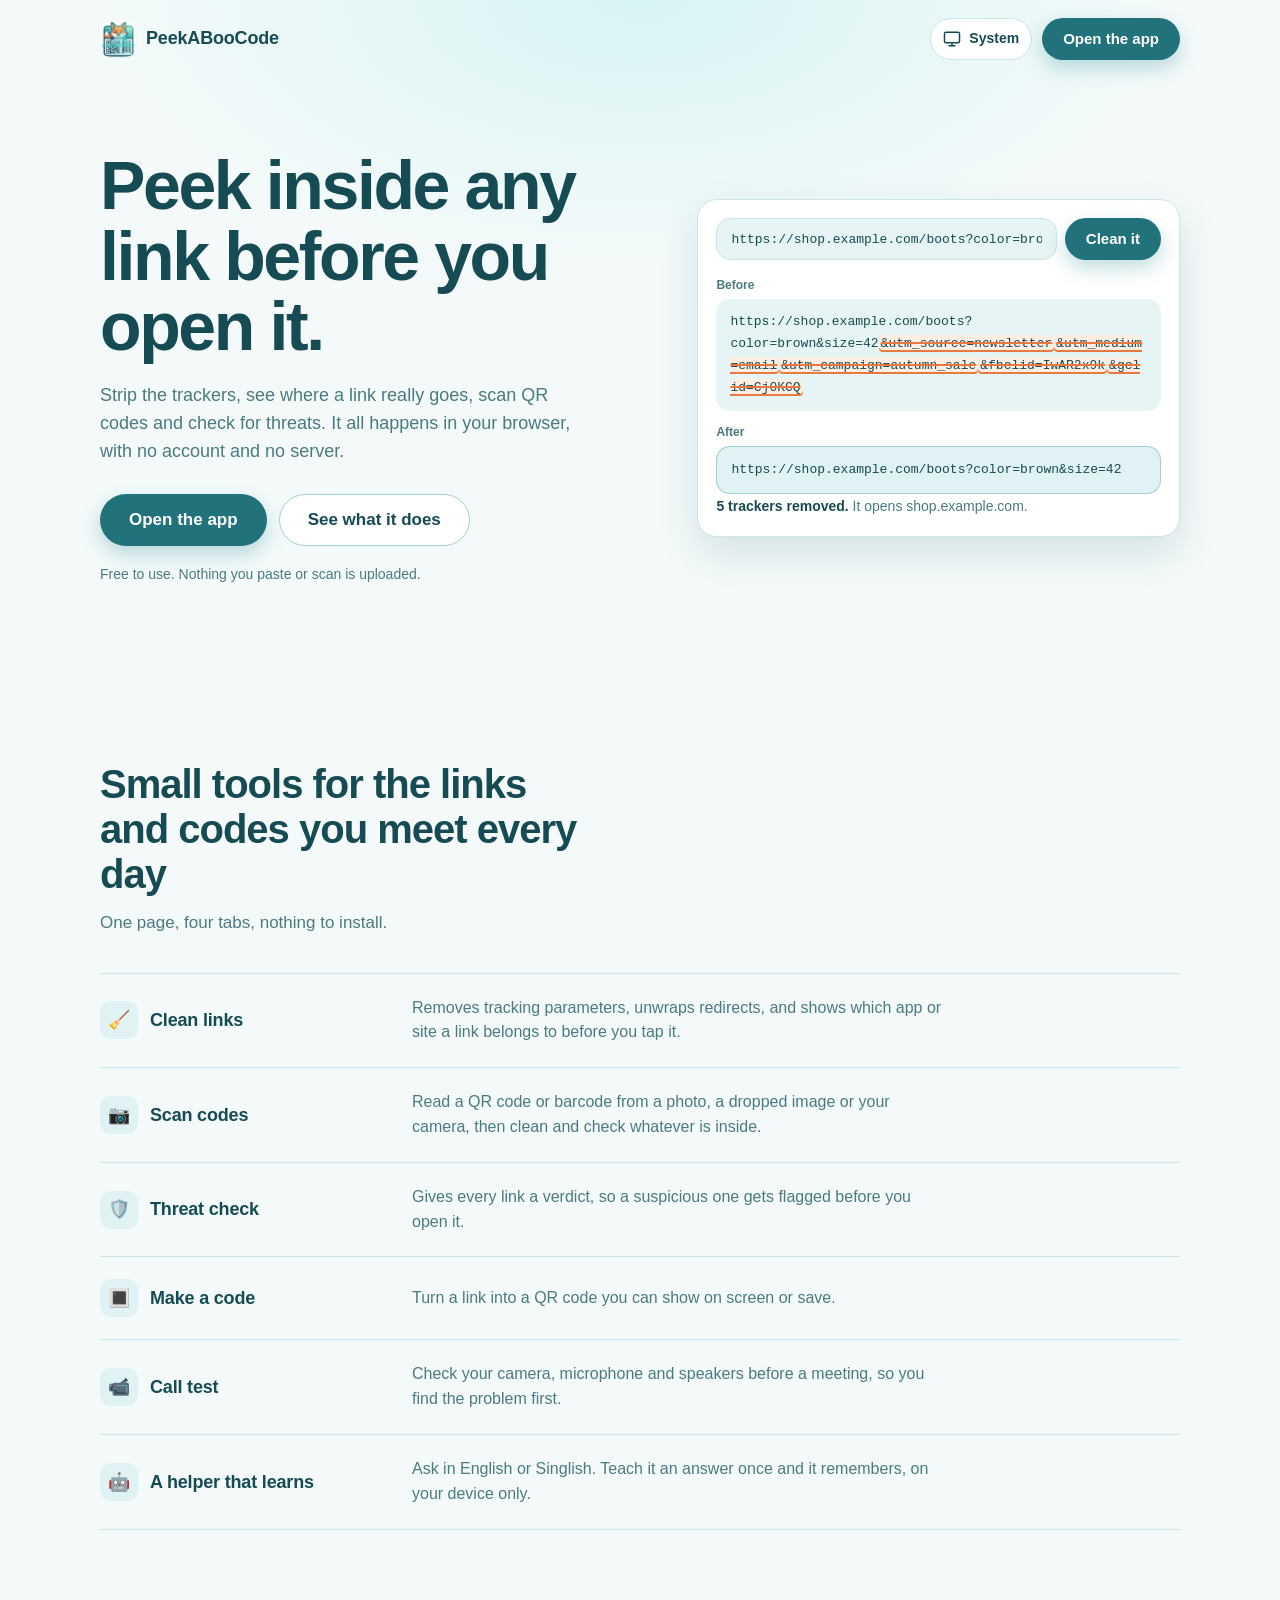
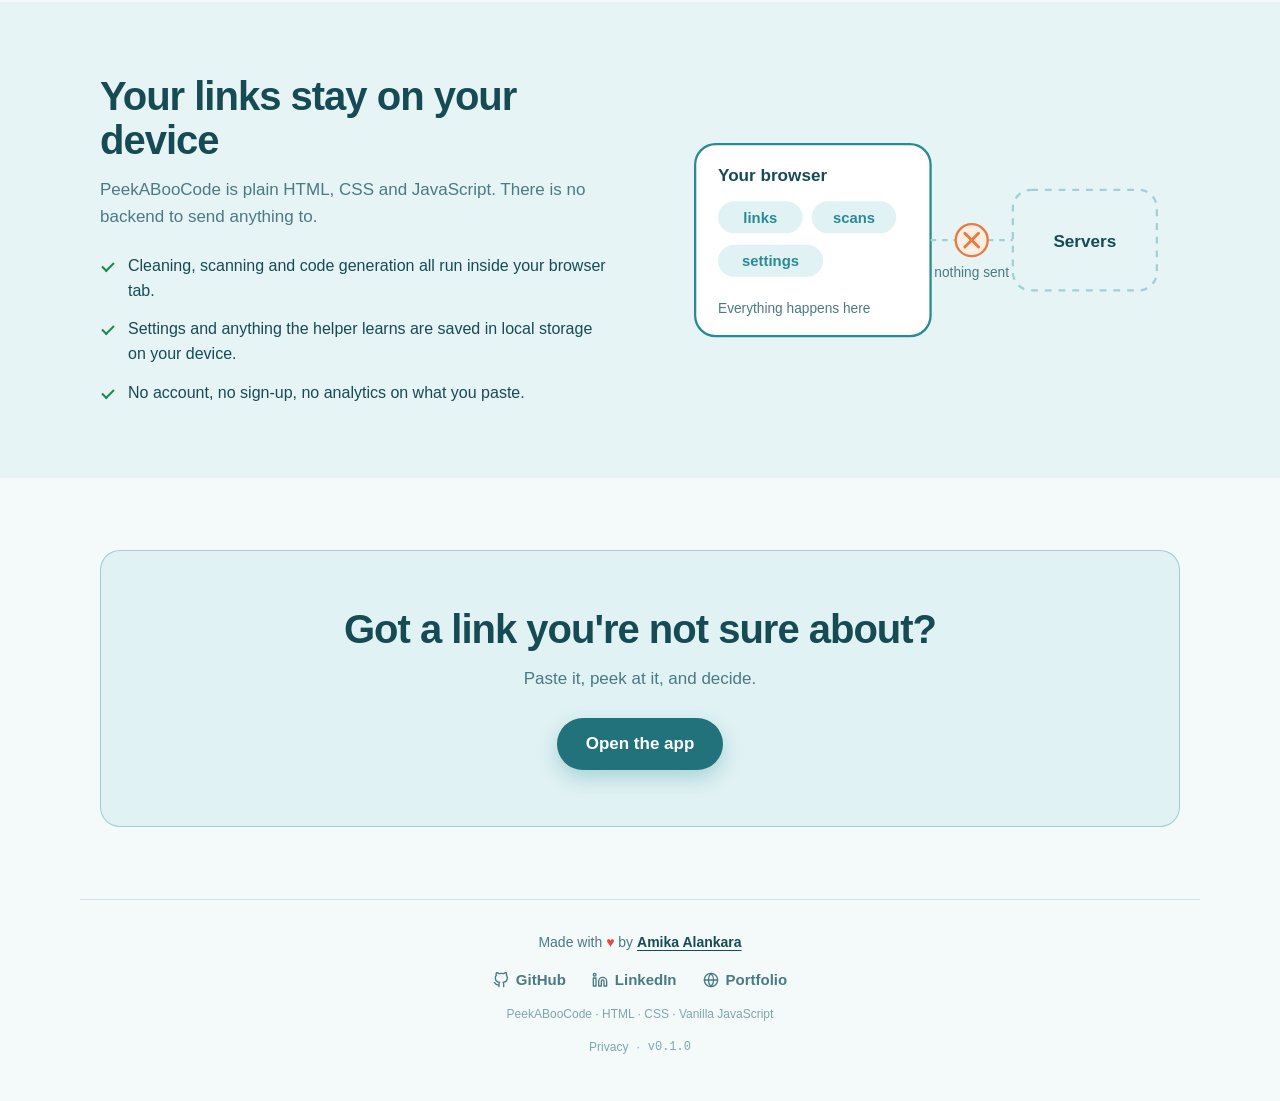
==== commit 4b3750a9: "Landing Page : add landing page; move app to /app - Add landing page at / explaining what PeekABooCo" ====
--- a/index.html
+++ b/index.html
@@ -4,10 +4,14 @@
 <head>
   <meta charset="UTF-8">
   <meta name="viewport" content="width=device-width, initial-scale=1.0">
-  <title>PeekABooCode | Clean</title>
+  <title>PeekABooCode | Peek inside any link before you open it</title>
   <meta name="description"
-    content="Clean links, scan codes, check for threats, test your camera. Privacy-first, no backend.">
+    content="Strip trackers from links, see where they really go, scan QR codes and check for threats. Free, private, runs entirely in your browser.">
   <meta name="theme-color" content="#2A8A94">
+  <meta property="og:type" content="website">
+  <meta property="og:title" content="PeekABooCode | Peek inside any link before you open it">
+  <meta property="og:description"
+    content="Strip trackers, scan codes, check for threats. Free, private, no account, no server.">
   <link rel="icon" type="image/png" href="assets/PeekABooCode.jpg" sizes="32x32">
 
   <script>
@@ -25,141 +29,143 @@
   </script>
 
   <link rel="stylesheet" href="css/theme.css">
-  <link rel="stylesheet" href="css/layout.css">
-  <link rel="stylesheet" href="css/components.css">
+  <link rel="stylesheet" href="css/landing.css">
 </head>
 
-<body>
-
-  <div id="preloader" class="preloader" aria-hidden="true">
-    <div class="preloader-inner">
-      <div class="preloader-logo-wrap">
-        <img src="assets/PeekABooCode.jpg" alt="" class="preloader-logo" width="112" height="112">
-        <span class="preloader-scan" aria-hidden="true"></span>
-      </div>
-      <div class="preloader-brand">
-        <span class="preloader-brand-text">PeekABooCode</span>
-        <span class="preloader-tagline">Peek · Scan · Done</span>
-      </div>
-      <div class="preloader-bar" aria-hidden="true">
-        <span class="preloader-bar-fill"></span>
+<body class="lp">
+  <a class="lp-skip" href="#lp-main" data-skip>Skip to content</a>
+
+  <header class="lp-header">
+    <div class="lp-wrap lp-header-row">
+      <a class="lp-brand" href="/" aria-label="PeekABooCode home">
+        <img src="assets/PeekABooCode.jpg" alt="" width="36" height="36">
+        <span>PeekABooCode</span>
+      </a>
+      <div class="lp-header-actions">
+        <button class="lp-theme" data-theme-toggle type="button" aria-label="Theme: system. Click to change.">
+          <span class="theme-icon" data-theme-icon="system" aria-hidden="true"></span>
+          <span class="theme-label" data-theme-label>System</span>
+        </button>
+        <a class="lp-btn lp-btn-primary" href="app.html">Open the app</a>
       </div>
     </div>
-  </div>
-
-  <script>
-    (function () {
-      var el = document.getElementById('preloader');
-      if (!el) return;
-      var start = Date.now();
-      var MIN_VISIBLE = 2500;
-      var HARD = 4000;
-      var FADE = 450;
-      function remove() {
-        if (!el || !el.parentNode) return;
-        el.classList.add('is-hidden');
-        setTimeout(function () {
-          if (el && el.parentNode) el.parentNode.removeChild(el);
-        }, FADE);
-      }
-      function schedule() {
-        var wait = Math.max(0, MIN_VISIBLE - (Date.now() - start));
-        setTimeout(remove, wait);
-      }
-      if (document.readyState === 'loading') {
-        document.addEventListener('DOMContentLoaded', schedule);
-      } else {
-        schedule();
-      }
-      setTimeout(remove, HARD);
-    })();
-  </script>
-
-  <a class="skip-link" href="#main">Skip to content</a>
-
-  <header class="site-header">
-    <div class="header-inner">
-      <div class="hero">
-        <a class="brand" href="#clean" aria-label="PeekABooCode home">
-          <img src="assets/PeekABooCode.jpg" alt="" class="brand-logo" width="48" height="48">
-          <span class="brand-name">PeekABooCode</span>
-        </a>
-        <p class="hero-sub">Clean links, scan codes, check for threats, test your camera. Privacy-first, no backend.</p>
-      </div>
-
-      <nav class="tab-nav" aria-label="Primary">
-        <a href="#clean" data-tab-link="clean" class="tab-link is-active" aria-current="page">Clean</a>
-        <a href="#test" data-tab-link="test" class="tab-link">Test</a>
-        <a href="#help" data-tab-link="help" class="tab-link">Help</a>
-        <a href="#settings" data-tab-link="settings" class="tab-link">Settings</a>
-      </nav>
-
-      <button class="theme-toggle" data-theme-toggle type="button" aria-label="Theme: system. Click to change.">
-        <span class="theme-icon" data-theme-icon="system" aria-hidden="true"></span>
-        <span class="theme-label" data-theme-label>System</span>
-      </button>
-
-    </div>
-
   </header>
 
-  <main id="main" class="site-main">
-
-    <section class="tab-panel" data-tab-panel="clean" data-clean-drop aria-labelledby="tab-clean-heading">
-      <h1 id="tab-clean-heading" class="panel-title"><span class="step-badge" aria-hidden="true">1</span>Clean</h1>
-      <p class="panel-lede">Paste a link or scan a code. We'll strip trackers and show you where it's from.</p>
-
-      <form class="clean-form" data-clean-form autocomplete="off">
-        <label for="clean-input" class="sr-only">Paste a link to clean</label>
-        <input id="clean-input" type="text" class="clean-input" placeholder="https://example.com/page?utm_source=..."
-          spellcheck="false" autocapitalize="off" autocorrect="off" data-clean-input disabled>
-        <button type="submit" class="btn btn-primary" data-clean-submit>Clean</button>
-      </form>
-
-      <div class="scan-row">
-        <div class="or-divider" aria-hidden="true"><span>or</span></div>
-        <div class="scan-actions">
-          <button type="button" class="scan-btn" data-scan-upload>
-            <span class="scan-icon" aria-hidden="true">📁</span>
-            <span>Upload image</span>
-          </button>
-          <button type="button" class="scan-btn" data-scan-camera>
-            <span class="scan-icon" aria-hidden="true">📷</span>
-            <span>Use camera</span>
-          </button>
-        </div>
-        <p class="scan-hint">Or drop a QR / barcode image anywhere in this panel.</p>
-        <input type="file" accept="image/*" hidden data-scan-input>
-      </div>
-
-      <div class="clean-result" data-clean-result hidden aria-live="polite"></div>
-    </section>
-
-    <section class="tab-panel" data-tab-panel="test" hidden aria-labelledby="tab-test-heading">
-      <h1 id="tab-test-heading" class="panel-title"><span class="step-badge" aria-hidden="true">2</span>Test</h1>
-      <p class="panel-lede">Check your camera, mic, and speaker before your next call.</p>
-      <p class="calltest-status" data-test-status hidden></p>
-      <div class="calltest-stage" data-test-stage></div>
-    </section>
-
-    <section class="tab-panel" data-tab-panel="help" hidden aria-labelledby="tab-help-heading">
-      <h1 id="tab-help-heading" class="panel-title"><span class="step-badge" aria-hidden="true">3</span>Help</h1>
-      <p class="panel-lede">Everything you need to know, in one place.</p>
-
-      <div class="help-stage" data-help-stage></div>
-    </section>
-
-    <section class="tab-panel" data-tab-panel="settings" hidden aria-labelledby="tab-settings-heading">
-      <h1 id="tab-settings-heading" class="panel-title"><span class="step-badge" aria-hidden="true">4</span>Settings
-      </h1>
-      <p class="panel-lede">Custom mapping, tracking params, import/export, resets. All stored locally in your browser.
-      </p>
-
-      <div class="settings-stage" data-settings-stage></div>
-    </section>
+  <main id="lp-main" tabindex="-1">
+
+    <section class="lp-hero" aria-labelledby="lp-title">
+      <div class="lp-wrap lp-hero-grid">
+        <div class="lp-hero-copy">
+          <h1 id="lp-title">Peek inside any link before you open it.</h1>
+          <p class="lp-lede">Strip the trackers, see where a link really goes, scan QR codes and check for threats.
+            It all happens in your browser, with no account and no server.</p>
+          <div class="lp-cta-row">
+            <a class="lp-btn lp-btn-primary lp-btn-lg" href="app.html">Open the app</a>
+            <button class="lp-btn lp-btn-ghost lp-btn-lg" type="button" data-scroll="lp-features">See what it
+              does</button>
+          </div>
+          <p class="lp-assure">Free to use. Nothing you paste or scan is uploaded.</p>
+        </div>
+
+        <div class="lp-demo" role="group" aria-label="Live demo: clean a link">
+          <form class="lp-demo-form" data-demo-form autocomplete="off">
+            <label class="sr-only" for="lp-demo-input">A link to clean</label>
+            <input id="lp-demo-input" class="lp-demo-input" type="text" spellcheck="false" autocapitalize="off"
+              autocorrect="off"
+              value="https://shop.example.com/boots?color=brown&size=42&utm_source=newsletter&utm_medium=email&utm_campaign=autumn_sale&fbclid=IwAR2x9k&gclid=Cj0KCQ">
+            <button class="lp-btn lp-btn-primary" type="submit">Clean it</button>
+          </form>
+          <div class="lp-demo-out" data-demo-out aria-live="polite"></div>
+        </div>
+      </div>
+    </section>
+
+    <section class="lp-section" id="lp-features" aria-labelledby="lp-features-title">
+      <div class="lp-wrap">
+        <h2 id="lp-features-title">Small tools for the links and codes you meet every day</h2>
+        <p class="lp-section-lede">One page, four tabs, nothing to install.</p>
+
+        <ul class="lp-feature-list">
+          <li class="lp-feature">
+            <h3 class="lp-feature-name"><span class="lp-feature-icon" aria-hidden="true">🧹</span>Clean links</h3>
+            <p>Removes tracking parameters, unwraps redirects, and shows which app or site a link belongs to before
+              you tap it.</p>
+          </li>
+          <li class="lp-feature">
+            <h3 class="lp-feature-name"><span class="lp-feature-icon" aria-hidden="true">📷</span>Scan codes</h3>
+            <p>Read a QR code or barcode from a photo, a dropped image or your camera, then clean and check whatever
+              is inside.</p>
+          </li>
+          <li class="lp-feature">
+            <h3 class="lp-feature-name"><span class="lp-feature-icon" aria-hidden="true">🛡️</span>Threat check</h3>
+            <p>Gives every link a verdict, so a suspicious one gets flagged before you open it.</p>
+          </li>
+          <li class="lp-feature">
+            <h3 class="lp-feature-name"><span class="lp-feature-icon" aria-hidden="true">🔳</span>Make a code</h3>
+            <p>Turn a link into a QR code you can show on screen or save.</p>
+          </li>
+          <li class="lp-feature">
+            <h3 class="lp-feature-name"><span class="lp-feature-icon" aria-hidden="true">📹</span>Call test</h3>
+            <p>Check your camera, microphone and speakers before a meeting, so you find the problem first.</p>
+          </li>
+          <li class="lp-feature">
+            <h3 class="lp-feature-name"><span class="lp-feature-icon" aria-hidden="true">🤖</span>A helper that learns
+            </h3>
+            <p>Ask in English or Singlish. Teach it an answer once and it remembers, on your device only.</p>
+          </li>
+        </ul>
+      </div>
+    </section>
+
+    <section class="lp-section lp-privacy" aria-labelledby="lp-privacy-title">
+      <div class="lp-wrap lp-privacy-grid">
+        <div>
+          <h2 id="lp-privacy-title">Your links stay on your device</h2>
+          <p class="lp-section-lede">PeekABooCode is plain HTML, CSS and JavaScript. There is no backend to send
+            anything to.</p>
+          <ul class="lp-privacy-points">
+            <li>Cleaning, scanning and code generation all run inside your browser tab.</li>
+            <li>Settings and anything the helper learns are saved in local storage on your device.</li>
+            <li>No account, no sign-up, no analytics on what you paste.</li>
+          </ul>
+        </div>
+
+        <svg class="lp-diagram" viewBox="0 0 420 240" role="img"
+          aria-label="Diagram: your links, scans and settings stay inside your browser. Nothing is sent to servers.">
+          <rect class="lp-d-device" x="8" y="36" width="206" height="168" rx="18" />
+          <text class="lp-d-title" x="28" y="68">Your browser</text>
+          <rect class="lp-d-pill" x="28" y="86" width="74" height="28" rx="14" />
+          <text class="lp-d-pilltext" x="65" y="105" text-anchor="middle">links</text>
+          <rect class="lp-d-pill" x="110" y="86" width="74" height="28" rx="14" />
+          <text class="lp-d-pilltext" x="147" y="105" text-anchor="middle">scans</text>
+          <rect class="lp-d-pill" x="28" y="124" width="92" height="28" rx="14" />
+          <text class="lp-d-pilltext" x="74" y="143" text-anchor="middle">settings</text>
+          <text class="lp-d-small" x="28" y="184">Everything happens here</text>
+
+          <line class="lp-d-link" x1="214" y1="120" x2="286" y2="120" />
+          <circle class="lp-d-x" cx="250" cy="120" r="14" />
+          <path class="lp-d-xmark" d="M244 114 L256 126 M256 114 L244 126" />
+          <text class="lp-d-small" x="250" y="152" text-anchor="middle">nothing sent</text>
+
+          <rect class="lp-d-server" x="286" y="76" width="126" height="88" rx="16" />
+          <text class="lp-d-title" x="349" y="126" text-anchor="middle">Servers</text>
+        </svg>
+      </div>
+    </section>
+
+    <section class="lp-cta" aria-labelledby="lp-cta-title">
+      <div class="lp-wrap">
+        <div class="lp-cta-panel">
+          <h2 id="lp-cta-title">Got a link you're not sure about?</h2>
+          <p>Paste it, peek at it, and decide.</p>
+          <a class="lp-btn lp-btn-primary lp-btn-lg" href="app.html">Open the app</a>
+        </div>
+      </div>
+    </section>
+
   </main>
 
-  <footer class="site-footer">
+  <footer class="lp-footer-wrap">
     <div class="footer-inner">
       <p class="footer-made">Made with <span class="footer-heart" aria-label="love">♥</span> by
         <a href="https://amika-alankara-portfolio.vercel.app" target="_blank" rel="noopener">Amika Alankara</a>
@@ -193,19 +199,7 @@
   </footer>
 
   <script src="js/theme.js"></script>
-  <script src="js/tabs.js"></script>
-  <script src="js/icons.js"></script>
-  <script src="js/settings.js"></script>
-  <script src="js/link-cleaner.js"></script>
-  <script src="js/scan.js"></script>
-  <script src="js/threat-checker.js"></script>
-  <script src="js/generate-code.js"></script>
-  <script src="js/call-test.js"></script>
-  <script src="js/help-page.js"></script>
-  <script src="js/bot/storage.js"></script>
-  <script src="js/bot/engine.js"></script>
-  <script src="js/bot/bot.js"></script>
-  <script src="js/app.js"></script>
+  <script src="js/landing.js"></script>
 </body>
 
 </html>
--- a/css/landing.css
+++ b/css/landing.css
@@ -0,0 +1,650 @@
+/* ============================================
+   landing.css - PeekABooCode landing page
+   Uses the tokens from theme.css (light / dark).
+   ============================================ */
+
+.lp-wrap {
+    width: 100%;
+    max-width: 1120px;
+    margin: 0 auto;
+    padding: 0 20px;
+}
+
+.lp-skip {
+    position: absolute;
+    top: -100px;
+    left: 8px;
+    z-index: 100;
+    padding: 8px 14px;
+    background: var(--accent-hover);
+    color: var(--accent-text);
+    border-radius: var(--radius-sm);
+    font-weight: 600;
+}
+
+.lp-skip:focus {
+    top: 8px;
+}
+
+#lp-main:focus {
+    outline: none;
+}
+
+/* --- Buttons --- */
+.lp-btn {
+    display: inline-flex;
+    align-items: center;
+    justify-content: center;
+    gap: 8px;
+    padding: 11px 20px;
+    border: 1px solid transparent;
+    border-radius: 999px;
+    font-size: 0.9375rem;
+    font-weight: 700;
+    line-height: 1.2;
+    text-decoration: none;
+    cursor: pointer;
+}
+
+.lp-btn:hover {
+    text-decoration: none;
+}
+
+.lp-btn-primary {
+    background: var(--accent-hover);
+    color: var(--accent-text);
+    box-shadow: 0 8px 20px var(--btn-shadow);
+}
+
+.lp-btn-primary:hover {
+    filter: brightness(1.08);
+}
+
+.lp-btn-ghost {
+    background: var(--bg-elevated);
+    color: var(--text);
+    border-color: var(--border-strong);
+}
+
+.lp-btn-ghost:hover {
+    background: var(--bg-hover);
+}
+
+.lp-btn-lg {
+    padding: 15px 28px;
+    font-size: 1.0625rem;
+}
+
+/* --- Header --- */
+.lp-header {
+    padding: 18px 0;
+}
+
+.lp-header-row {
+    display: flex;
+    align-items: center;
+    justify-content: space-between;
+    gap: 12px;
+}
+
+.lp-brand {
+    display: inline-flex;
+    align-items: center;
+    gap: 10px;
+    color: var(--text);
+    font-size: 1.125rem;
+    font-weight: 800;
+    letter-spacing: -0.01em;
+}
+
+.lp-brand:hover {
+    text-decoration: none;
+}
+
+.lp-brand img {
+    display: block;
+    width: 36px;
+    height: 36px;
+    border-radius: 10px;
+    object-fit: cover;
+    box-shadow: var(--shadow-sm);
+}
+
+.lp-header-actions {
+    display: flex;
+    align-items: center;
+    gap: 10px;
+}
+
+.lp-theme {
+    display: inline-flex;
+    align-items: center;
+    justify-content: center;
+    gap: 8px;
+    height: 42px;
+    min-width: 42px;
+    padding: 0 12px;
+    border: 1px solid var(--border);
+    border-radius: 999px;
+    background: var(--bg-elevated);
+    color: var(--text);
+    font-size: 0.875rem;
+    font-weight: 600;
+}
+
+.lp-theme:hover {
+    background: var(--bg-hover);
+}
+
+.lp-theme .theme-label {
+    display: none;
+}
+
+@media (min-width: 640px) {
+    .lp-theme .theme-label {
+        display: inline;
+    }
+}
+
+.lp-theme .theme-icon {
+    display: block;
+    width: 18px;
+    height: 18px;
+    background-color: currentColor;
+    -webkit-mask-repeat: no-repeat;
+    -webkit-mask-position: center;
+    -webkit-mask-size: contain;
+    mask-repeat: no-repeat;
+    mask-position: center;
+    mask-size: contain;
+}
+
+.lp-theme .theme-icon[data-theme-icon="light"] {
+    -webkit-mask-image: url("../assets/icons/sun.svg");
+    mask-image: url("../assets/icons/sun.svg");
+}
+
+.lp-theme .theme-icon[data-theme-icon="dark"] {
+    -webkit-mask-image: url("../assets/icons/moon.svg");
+    mask-image: url("../assets/icons/moon.svg");
+}
+
+.lp-theme .theme-icon[data-theme-icon="system"] {
+    -webkit-mask-image: url("../assets/icons/monitor.svg");
+    mask-image: url("../assets/icons/monitor.svg");
+}
+
+/* --- Hero --- */
+.lp-hero {
+    padding: 40px 0 72px;
+}
+
+.lp-hero-grid {
+    display: grid;
+    gap: 40px;
+    align-items: center;
+}
+
+.lp-hero h1 {
+    max-width: 14ch;
+    margin: 0 0 20px;
+    font-size: clamp(2.5rem, 6.2vw, 4.25rem);
+    font-weight: 800;
+    line-height: 1.04;
+    letter-spacing: -0.035em;
+}
+
+.lp-lede {
+    max-width: 50ch;
+    margin: 0 0 28px;
+    color: var(--text-muted);
+    font-size: 1.125rem;
+}
+
+.lp-cta-row {
+    display: flex;
+    flex-wrap: wrap;
+    gap: 12px;
+}
+
+.lp-assure {
+    margin: 18px 0 0;
+    color: var(--text-muted);
+    font-size: 0.875rem;
+}
+
+@media (min-width: 960px) {
+    .lp-hero {
+        padding: 72px 0 104px;
+    }
+
+    .lp-hero-grid {
+        grid-template-columns: 1.05fr 0.95fr;
+        gap: 64px;
+    }
+}
+
+/* --- Live demo --- */
+.lp-demo {
+    min-width: 0;
+    padding: 18px;
+    background: var(--bg-elevated);
+    border: 1px solid var(--border);
+    border-radius: var(--radius-lg);
+    box-shadow: var(--shadow-lg);
+}
+
+.lp-demo-form {
+    display: flex;
+    gap: 8px;
+}
+
+.lp-demo-input {
+    flex: 1;
+    min-width: 0;
+    padding: 12px 14px;
+    background: var(--bg-subtle);
+    color: var(--text);
+    border: 1px solid var(--border);
+    border-radius: var(--radius-md);
+    font-family: var(--font-mono);
+    font-size: 0.8125rem;
+}
+
+.lp-demo-input:focus {
+    outline: none;
+    border-color: var(--accent);
+    box-shadow: 0 0 0 3px var(--accent-soft);
+}
+
+@media (max-width: 520px) {
+    .lp-demo-form {
+        flex-direction: column;
+    }
+}
+
+.lp-demo-out {
+    display: grid;
+    gap: 12px;
+    margin-top: 16px;
+}
+
+.lp-row-label {
+    margin: 0 0 4px;
+    color: var(--text-muted);
+    font-size: 0.75rem;
+    font-weight: 700;
+}
+
+.lp-url {
+    margin: 0;
+    padding: 12px 14px;
+    border-radius: var(--radius-md);
+    background: var(--bg-subtle);
+    font-family: var(--font-mono);
+    font-size: 0.8125rem;
+    line-height: 1.7;
+    overflow-wrap: anywhere;
+}
+
+.lp-p.is-tracker {
+    padding: 1px 2px;
+    border-radius: 4px;
+    background: var(--brand-orange-soft);
+    box-shadow: inset 0 -2px 0 var(--brand-orange);
+}
+
+.lp-demo-out.is-done .is-tracker {
+    text-decoration: line-through;
+    text-decoration-color: var(--brand-orange);
+    text-decoration-thickness: 2px;
+}
+
+.lp-url-after {
+    background: var(--accent-soft);
+    border: 1px solid var(--accent-line);
+}
+
+.lp-after.is-pending {
+    opacity: 0;
+    transform: translateY(6px);
+}
+
+@media (prefers-reduced-motion: no-preference) {
+    .lp-after {
+        transition: opacity 400ms ease, transform 400ms ease;
+    }
+}
+
+.lp-summary {
+    margin: 2px 0 0;
+    color: var(--text-muted);
+    font-size: 0.875rem;
+}
+
+.lp-summary strong {
+    color: var(--text);
+}
+
+.lp-error {
+    margin: 0;
+    color: var(--danger);
+    font-size: 0.875rem;
+}
+
+/* --- Sections --- */
+.lp-section {
+    padding: 72px 0;
+}
+
+.lp-section h2,
+.lp-cta h2 {
+    max-width: 22ch;
+    margin: 0 0 14px;
+    font-size: clamp(1.75rem, 3.6vw, 2.5rem);
+    font-weight: 800;
+    line-height: 1.12;
+    letter-spacing: -0.025em;
+}
+
+.lp-section-lede {
+    max-width: 56ch;
+    margin: 0 0 36px;
+    color: var(--text-muted);
+    font-size: 1.0625rem;
+}
+
+/* --- Feature list (rows, not cards) --- */
+.lp-feature-list {
+    margin: 0;
+    padding: 0;
+    list-style: none;
+    border-top: 1px solid var(--border);
+}
+
+.lp-feature {
+    display: grid;
+    gap: 8px;
+    padding: 22px 0;
+    border-bottom: 1px solid var(--border);
+}
+
+.lp-feature-name {
+    display: flex;
+    align-items: center;
+    gap: 12px;
+    margin: 0;
+    font-size: 1.125rem;
+    font-weight: 700;
+}
+
+.lp-feature-icon {
+    display: inline-flex;
+    align-items: center;
+    justify-content: center;
+    flex: 0 0 auto;
+    width: 38px;
+    height: 38px;
+    border-radius: 11px;
+    background: var(--accent-soft);
+    font-size: 1.125rem;
+}
+
+.lp-feature p {
+    max-width: 60ch;
+    margin: 0;
+    color: var(--text-muted);
+}
+
+@media (min-width: 760px) {
+    .lp-feature {
+        grid-template-columns: 280px 1fr;
+        gap: 32px;
+        align-items: center;
+    }
+}
+
+/* --- Privacy --- */
+.lp-privacy {
+    background: var(--bg-subtle);
+}
+
+.lp-privacy-grid {
+    display: grid;
+    gap: 40px;
+    align-items: center;
+}
+
+.lp-privacy .lp-section-lede {
+    margin-bottom: 0;
+}
+
+.lp-privacy-points {
+    display: grid;
+    gap: 14px;
+    margin: 24px 0 0;
+    padding: 0;
+    list-style: none;
+}
+
+.lp-privacy-points li {
+    position: relative;
+    padding-left: 28px;
+}
+
+.lp-privacy-points li::before {
+    content: "";
+    position: absolute;
+    left: 2px;
+    top: 0.5em;
+    width: 12px;
+    height: 7px;
+    border-left: 2.5px solid var(--success);
+    border-bottom: 2.5px solid var(--success);
+    transform: rotate(-45deg);
+}
+
+.lp-diagram {
+    width: 100%;
+    max-width: 480px;
+    height: auto;
+    justify-self: center;
+    color: var(--text);
+}
+
+.lp-diagram text {
+    font-family: var(--font-sans);
+    fill: var(--text);
+}
+
+.lp-d-device {
+    fill: var(--bg-elevated);
+    stroke: var(--accent);
+    stroke-width: 2;
+}
+
+.lp-d-server {
+    fill: none;
+    stroke: var(--border-strong);
+    stroke-width: 2;
+    stroke-dasharray: 6 6;
+}
+
+.lp-d-pill {
+    fill: var(--accent-soft);
+}
+
+.lp-d-title {
+    font-size: 15px;
+    font-weight: 700;
+}
+
+.lp-d-pilltext {
+    font-size: 13px;
+    font-weight: 600;
+    fill: var(--accent) !important;
+}
+
+.lp-d-small {
+    font-size: 12px;
+    fill: var(--text-muted) !important;
+}
+
+.lp-d-link {
+    stroke: var(--border-strong);
+    stroke-width: 2;
+    stroke-dasharray: 5 5;
+}
+
+.lp-d-x {
+    fill: var(--brand-orange-soft);
+    stroke: var(--brand-orange);
+    stroke-width: 2;
+}
+
+.lp-d-xmark {
+    fill: none;
+    stroke: var(--brand-orange);
+    stroke-width: 2.5;
+    stroke-linecap: round;
+}
+
+@media (min-width: 900px) {
+    .lp-privacy-grid {
+        grid-template-columns: 1fr 1fr;
+        gap: 64px;
+    }
+}
+
+/* --- Closing call to action --- */
+.lp-cta {
+    padding: 72px 0;
+}
+
+.lp-cta-panel {
+    padding: 56px 24px;
+    border: 1px solid var(--accent-line);
+    border-radius: var(--radius-lg);
+    background: var(--accent-soft);
+    text-align: center;
+}
+
+.lp-cta h2 {
+    max-width: none;
+}
+
+.lp-cta p {
+    margin: 0 0 26px;
+    color: var(--text-muted);
+    font-size: 1.0625rem;
+}
+
+/* --- Footer (same content as the app) --- */
+.lp-footer-wrap {
+    padding: 0 20px;
+}
+
+.lp-footer-wrap .footer-inner {
+    max-width: 1120px;
+    margin: 0 auto;
+    padding: 32px 0 44px;
+    border-top: 1px solid var(--border);
+    display: flex;
+    flex-direction: column;
+    align-items: center;
+    gap: 14px;
+    text-align: center;
+    color: var(--text-muted);
+    font-size: 0.875rem;
+}
+
+.lp-footer-wrap p {
+    margin: 0;
+}
+
+.footer-made a {
+    color: var(--text);
+    font-weight: 700;
+    text-decoration: underline;
+    text-underline-offset: 3px;
+}
+
+.footer-made a:hover {
+    color: var(--accent);
+}
+
+.footer-heart {
+    color: var(--heart);
+}
+
+.footer-social {
+    display: flex;
+    flex-wrap: wrap;
+    align-items: center;
+    justify-content: center;
+    gap: 26px;
+}
+
+.footer-social a {
+    display: inline-flex;
+    align-items: center;
+    gap: 7px;
+    color: var(--text-muted);
+    font-size: 0.9375rem;
+    font-weight: 600;
+}
+
+.footer-social a:hover {
+    color: var(--accent);
+    text-decoration: none;
+}
+
+.footer-social svg {
+    width: 16px;
+    height: 16px;
+    fill: none;
+    stroke: currentColor;
+    stroke-width: 2;
+    stroke-linecap: round;
+    stroke-linejoin: round;
+}
+
+.footer-tagline {
+    color: var(--text-faint);
+    font-size: 0.75rem;
+}
+
+.footer-nav {
+    display: flex;
+    align-items: center;
+    gap: 8px;
+    font-size: 0.75rem;
+}
+
+.footer-nav a,
+.footer-sep,
+.footer-version {
+    color: var(--text-faint);
+}
+
+.footer-nav a:hover {
+    color: var(--accent);
+}
+
+.footer-version {
+    font-family: var(--font-mono);
+}
+
+@media (max-width: 719px) {
+    .lp-section {
+        padding: 56px 0;
+    }
+
+    .lp-cta {
+        padding: 56px 0;
+    }
+
+    .lp-cta-panel {
+        padding: 40px 20px;
+    }
+}
